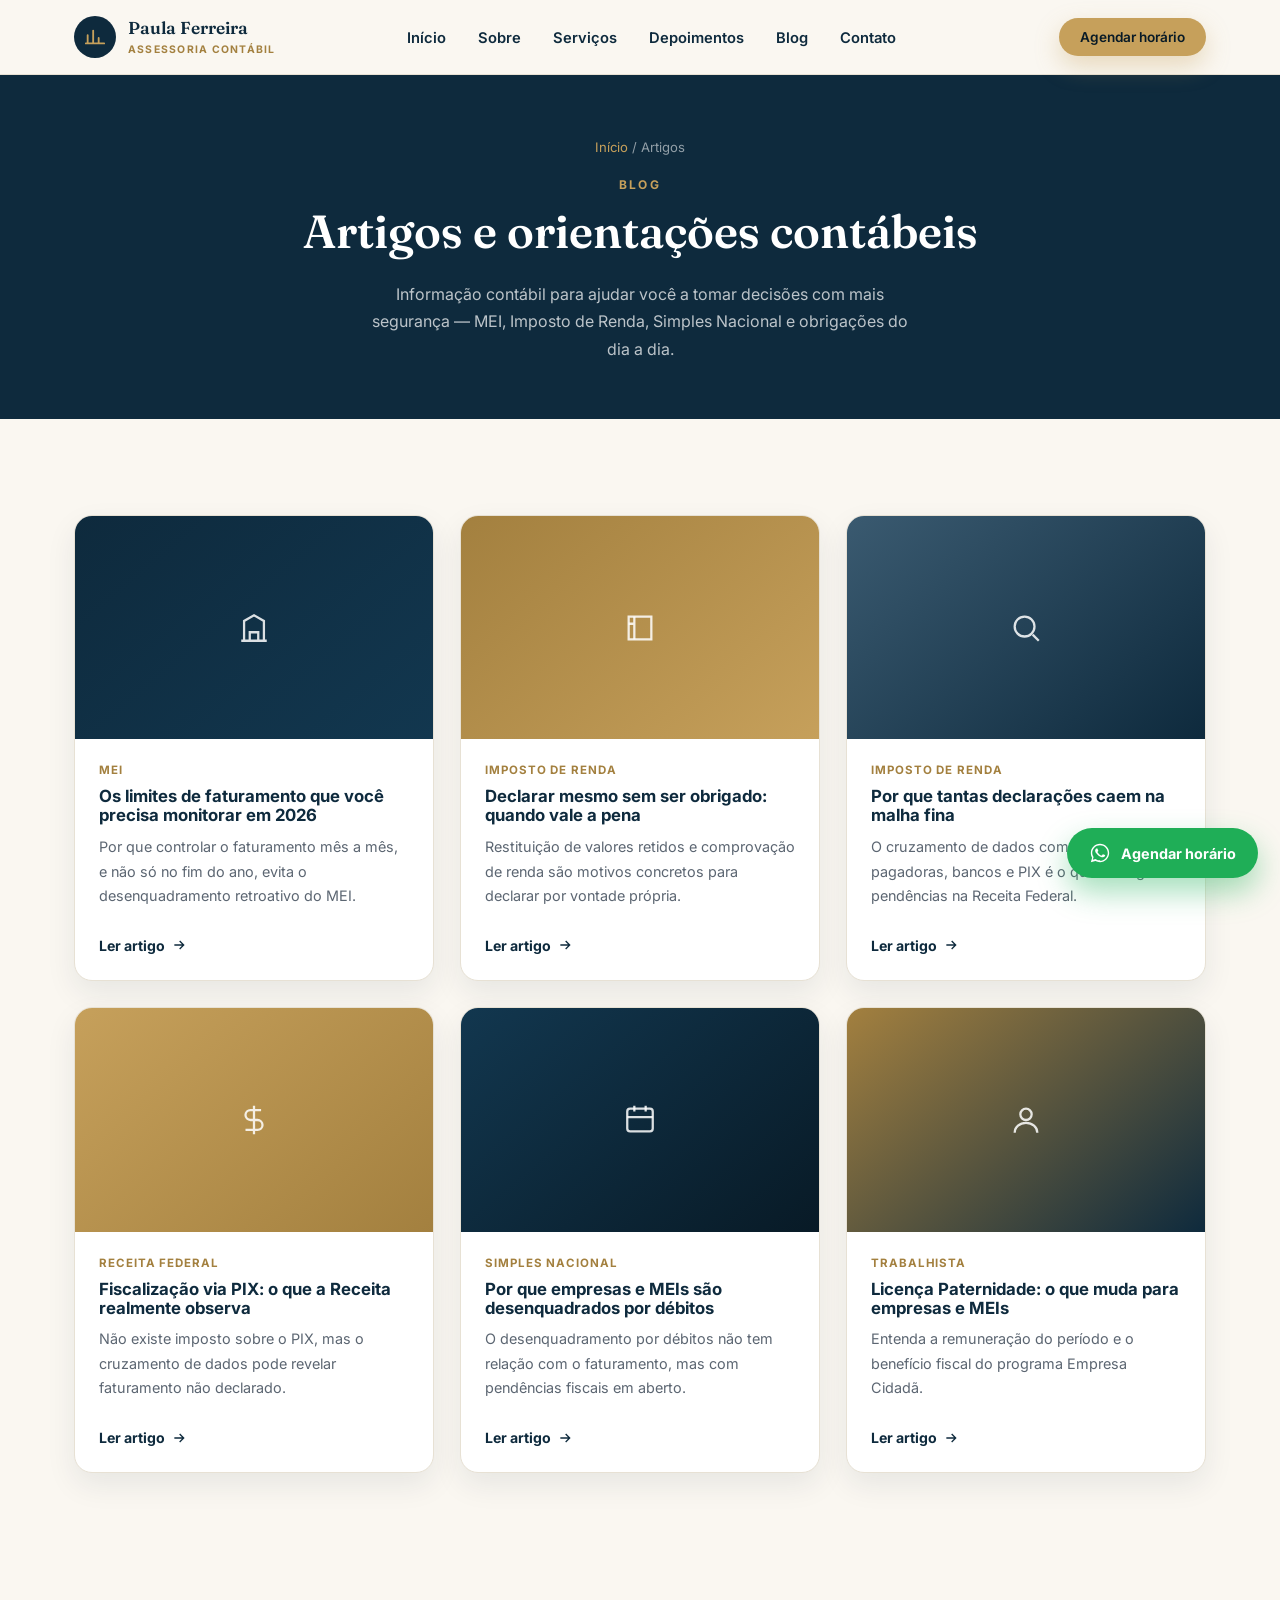
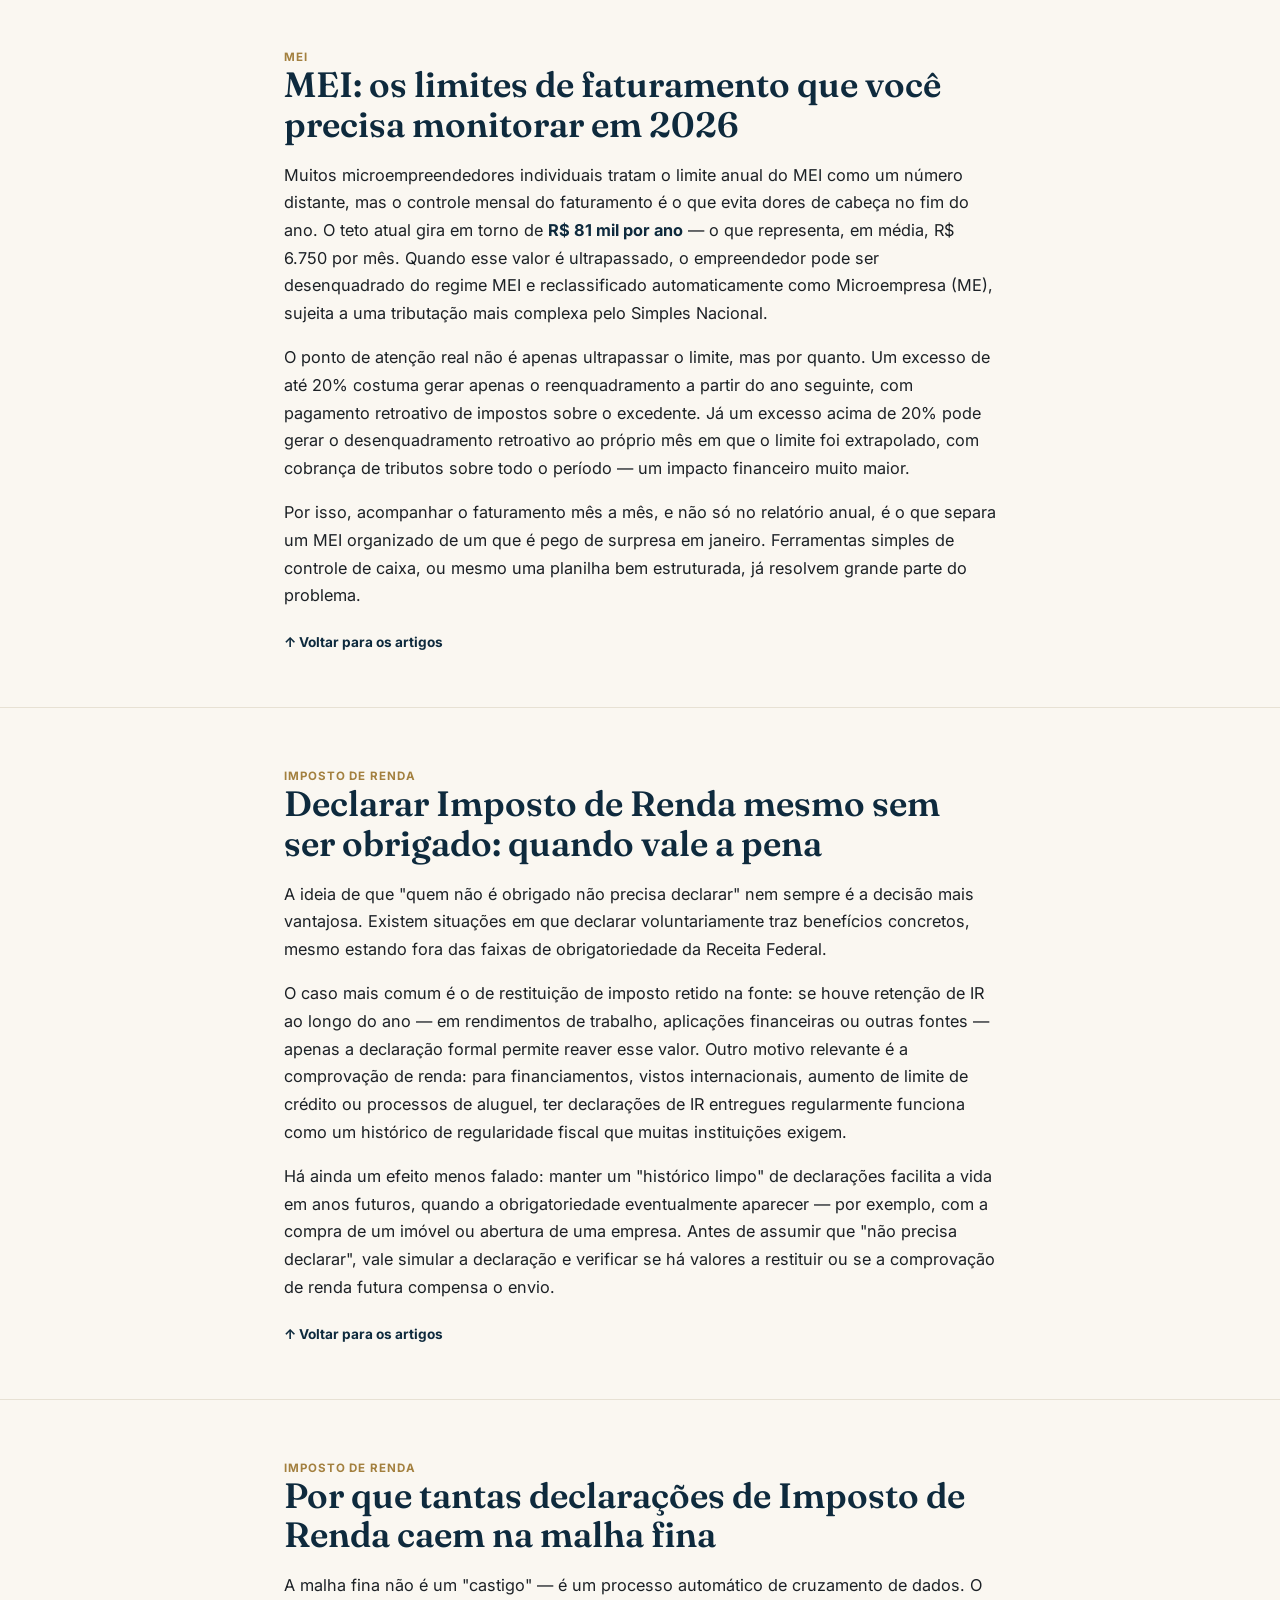
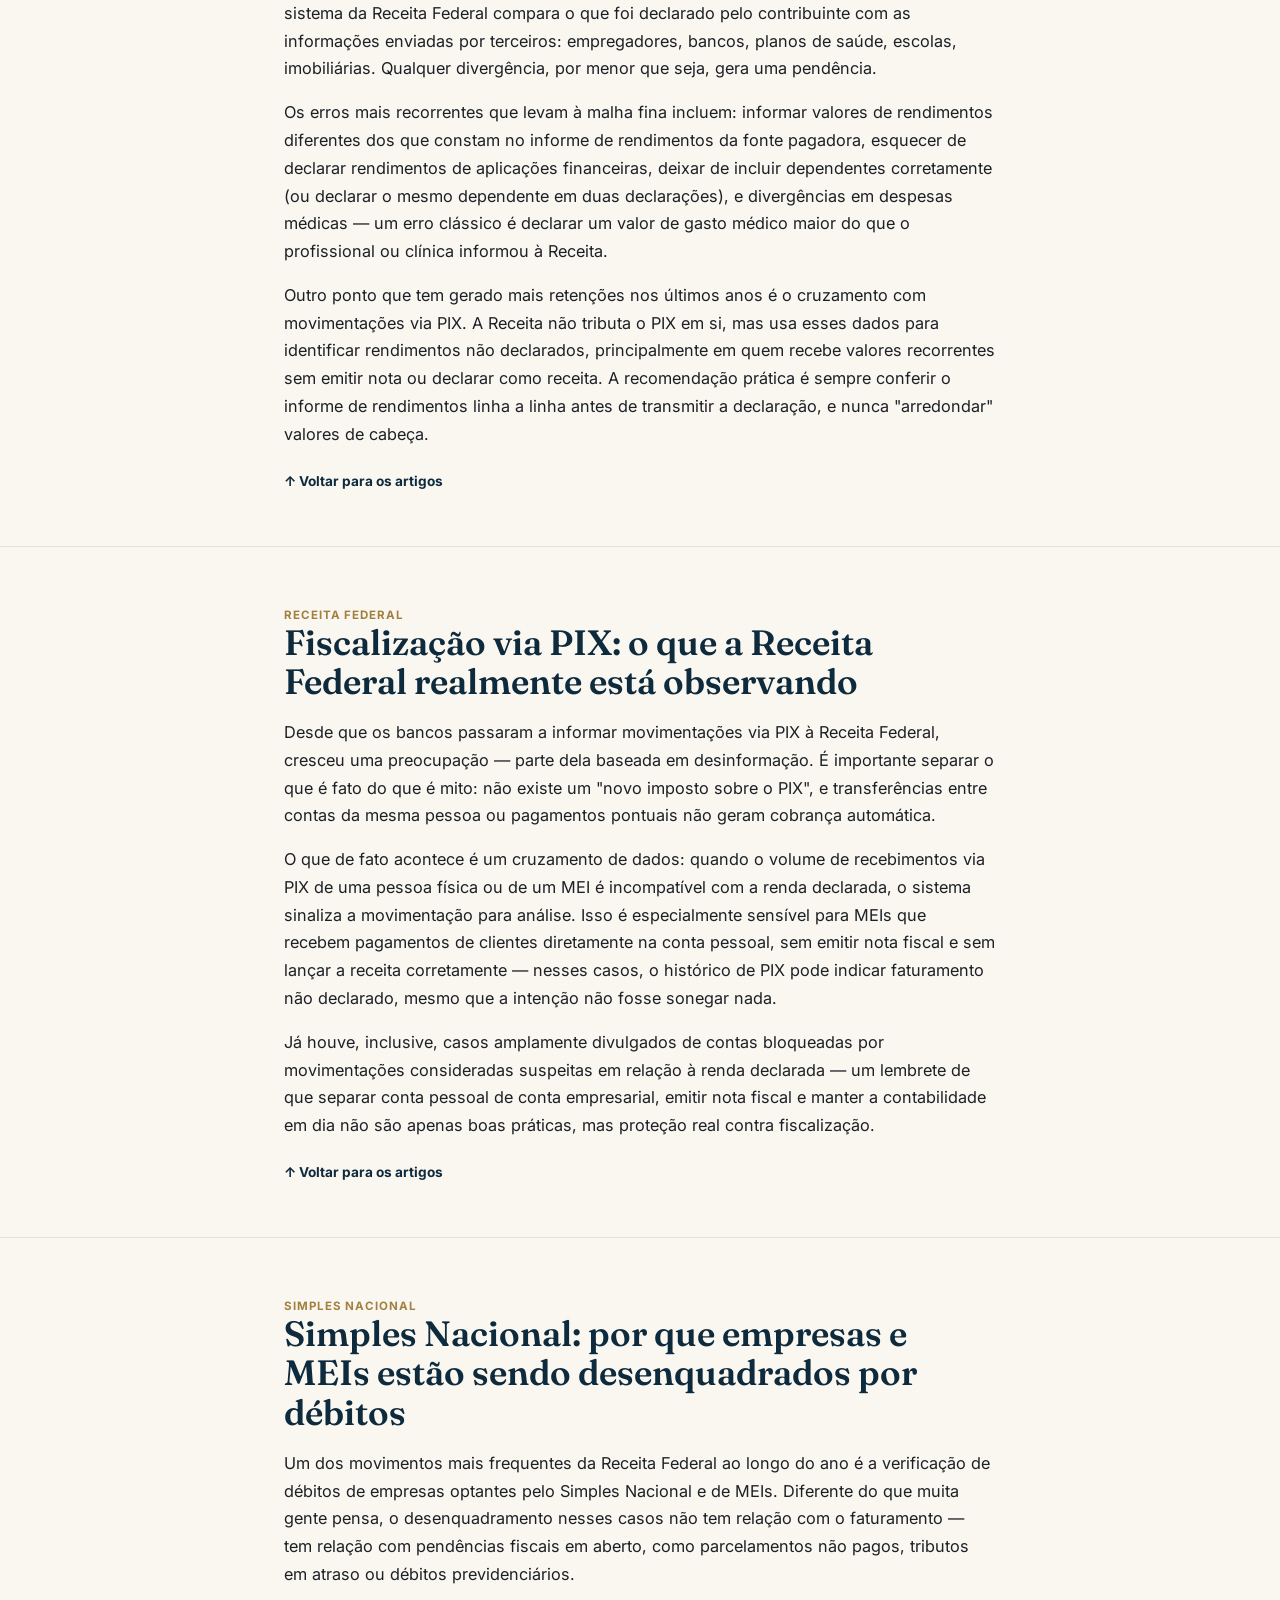
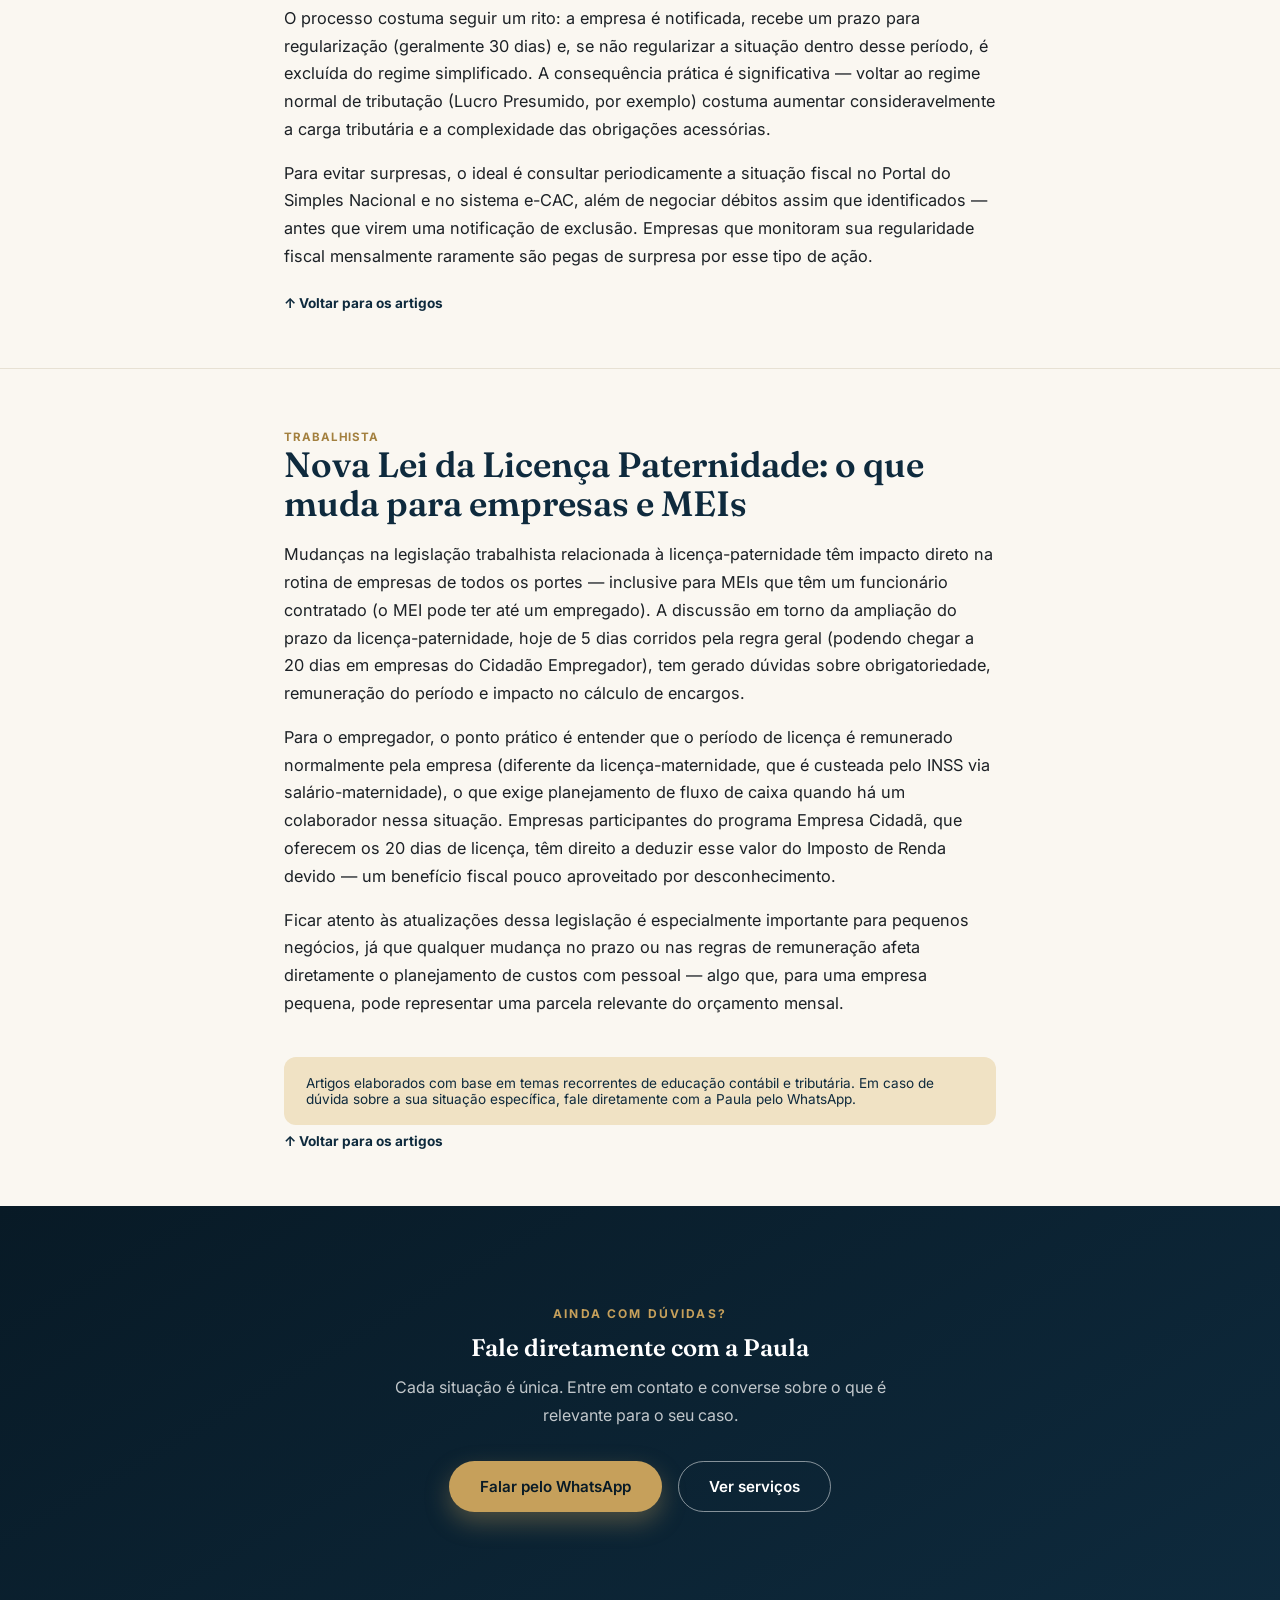
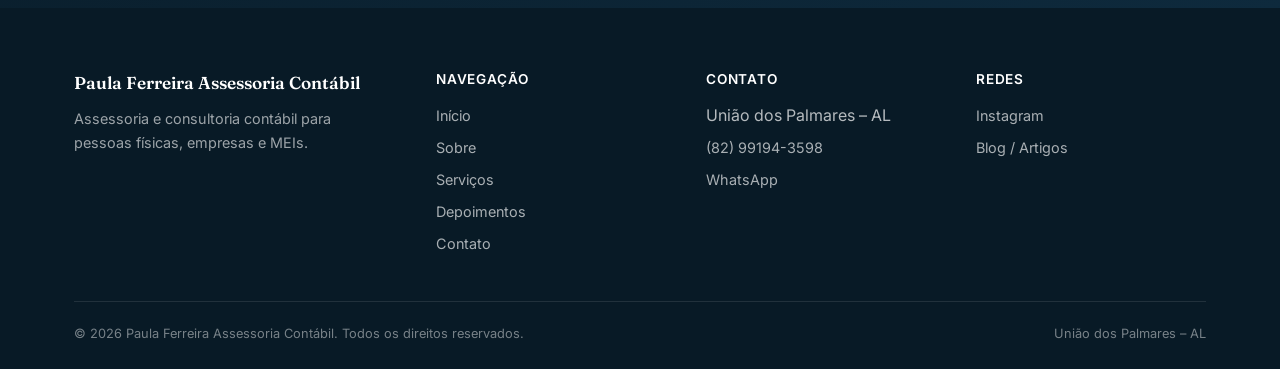
==== artigos.html @ 65ecd917 "Cria site institucional e página de artigos da Paula Ferreira Assessoria Contábil Site estático (HTM" ====
<!DOCTYPE html>
<html lang="pt-BR">
<head>
<meta charset="UTF-8">
<meta name="viewport" content="width=device-width, initial-scale=1.0">
<title>Artigos sobre Contabilidade, MEI e Imposto de Renda | Paula Ferreira Assessoria Contábil</title>
<meta name="description" content="Conteúdos sobre MEI, Imposto de Renda, Carnê-Leão, Simples Nacional e obrigações contábeis para pessoas físicas e empresas, por Paula Ferreira Assessoria Contábil – União dos Palmares, AL.">
<link rel="canonical" href="https://contadorapaulaferreira.com.br/artigos.html">
<link rel="preconnect" href="https://fonts.googleapis.com">
<link rel="preconnect" href="https://fonts.gstatic.com" crossorigin>
<link href="https://fonts.googleapis.com/css2?family=Fraunces:wght@500;600;700&family=Inter:wght@400;500;600;700;800&display=swap" rel="stylesheet">
<link rel="stylesheet" href="css/style.css">
</head>
<body>

<header class="site-header">
  <nav class="nav">
    <a href="index.html" class="brand">
      <span class="brand-mark">
        <svg viewBox="0 0 24 24" fill="none" stroke="#c6a05b" stroke-width="2" stroke-linecap="round"><path d="M4 19V10M10 19V5M16 19V13M22 19H2"/></svg>
      </span>
      <span class="brand-text">
        <span class="brand-name">Paula Ferreira</span><br>
        <span class="brand-sub">Assessoria Contábil</span>
      </span>
    </a>

    <button class="nav-toggle" aria-label="Abrir menu">
      <span></span><span></span><span></span>
    </button>

    <ul class="nav-links">
      <li><a href="index.html#inicio">Início</a></li>
      <li><a href="index.html#sobre">Sobre</a></li>
      <li><a href="index.html#servicos">Serviços</a></li>
      <li><a href="index.html#depoimentos">Depoimentos</a></li>
      <li><a href="artigos.html">Blog</a></li>
      <li><a href="index.html#contato">Contato</a></li>
      <li>
        <a href="https://wa.me/5582991943598?text=Ol%C3%A1%2C%20Paula!%20Vim%20pelo%20site%20e%20gostaria%20de%20agendar%20um%20atendimento." class="btn btn-gold btn-sm nav-mobile-cta">Agendar horário</a>
      </li>
    </ul>

    <div class="nav-cta">
      <a href="https://wa.me/5582991943598?text=Ol%C3%A1%2C%20Paula!%20Vim%20pelo%20site%20e%20gostaria%20de%20agendar%20um%20atendimento." class="btn btn-gold btn-sm">Agendar horário</a>
    </div>
  </nav>
</header>

<!-- HERO DA PÁGINA -->
<section class="page-hero">
  <div class="container">
    <div class="breadcrumb"><a href="index.html">Início</a> / Artigos</div>
    <span class="overline">Blog</span>
    <h1>Artigos e orientações contábeis</h1>
    <p>Informação contábil para ajudar você a tomar decisões com mais segurança — MEI, Imposto de Renda, Simples Nacional e obrigações do dia a dia.</p>
  </div>
</section>

<!-- GRID DE ARTIGOS -->
<section id="topo-artigos">
  <div class="container">
    <div class="articles-grid">

      <article class="article-card">
        <div class="thumb"><svg viewBox="0 0 24 24" fill="none" stroke="currentColor" stroke-width="1.6"><path d="M3 21h18M5 21V7l7-4 7 4v14M9 21v-6h6v6"/></svg></div>
        <div class="body">
          <span class="article-tag">MEI</span>
          <h3>Os limites de faturamento que você precisa monitorar em 2026</h3>
          <p>Por que controlar o faturamento mês a mês, e não só no fim do ano, evita o desenquadramento retroativo do MEI.</p>
          <a href="#artigo-1" class="read-link">Ler artigo <svg viewBox="0 0 24 24" fill="none" stroke="currentColor" stroke-width="2"><path d="M5 12h14M13 6l6 6-6 6"/></svg></a>
        </div>
      </article>

      <article class="article-card">
        <div class="thumb"><svg viewBox="0 0 24 24" fill="none" stroke="currentColor" stroke-width="1.6"><path d="M4 4h16v16H4z"/><path d="M8 4v16M4 9h4"/></svg></div>
        <div class="body">
          <span class="article-tag">Imposto de Renda</span>
          <h3>Declarar mesmo sem ser obrigado: quando vale a pena</h3>
          <p>Restituição de valores retidos e comprovação de renda são motivos concretos para declarar por vontade própria.</p>
          <a href="#artigo-2" class="read-link">Ler artigo <svg viewBox="0 0 24 24" fill="none" stroke="currentColor" stroke-width="2"><path d="M5 12h14M13 6l6 6-6 6"/></svg></a>
        </div>
      </article>

      <article class="article-card">
        <div class="thumb"><svg viewBox="0 0 24 24" fill="none" stroke="currentColor" stroke-width="1.6"><circle cx="11" cy="11" r="7"/><path d="M21 21l-4.3-4.3"/></svg></div>
        <div class="body">
          <span class="article-tag">Imposto de Renda</span>
          <h3>Por que tantas declarações caem na malha fina</h3>
          <p>O cruzamento de dados com fontes pagadoras, bancos e PIX é o que mais gera pendências na Receita Federal.</p>
          <a href="#artigo-3" class="read-link">Ler artigo <svg viewBox="0 0 24 24" fill="none" stroke="currentColor" stroke-width="2"><path d="M5 12h14M13 6l6 6-6 6"/></svg></a>
        </div>
      </article>

      <article class="article-card">
        <div class="thumb"><svg viewBox="0 0 24 24" fill="none" stroke="currentColor" stroke-width="1.6"><path d="M12 2v20M17 5H9.5a3.5 3.5 0 000 7h5a3.5 3.5 0 010 7H6"/></svg></div>
        <div class="body">
          <span class="article-tag">Receita Federal</span>
          <h3>Fiscalização via PIX: o que a Receita realmente observa</h3>
          <p>Não existe imposto sobre o PIX, mas o cruzamento de dados pode revelar faturamento não declarado.</p>
          <a href="#artigo-4" class="read-link">Ler artigo <svg viewBox="0 0 24 24" fill="none" stroke="currentColor" stroke-width="2"><path d="M5 12h14M13 6l6 6-6 6"/></svg></a>
        </div>
      </article>

      <article class="article-card">
        <div class="thumb"><svg viewBox="0 0 24 24" fill="none" stroke="currentColor" stroke-width="1.6"><rect x="3" y="4" width="18" height="16" rx="2"/><path d="M8 2v4M16 2v4M3 10h18"/></svg></div>
        <div class="body">
          <span class="article-tag">Simples Nacional</span>
          <h3>Por que empresas e MEIs são desenquadrados por débitos</h3>
          <p>O desenquadramento por débitos não tem relação com o faturamento, mas com pendências fiscais em aberto.</p>
          <a href="#artigo-5" class="read-link">Ler artigo <svg viewBox="0 0 24 24" fill="none" stroke="currentColor" stroke-width="2"><path d="M5 12h14M13 6l6 6-6 6"/></svg></a>
        </div>
      </article>

      <article class="article-card">
        <div class="thumb"><svg viewBox="0 0 24 24" fill="none" stroke="currentColor" stroke-width="1.6"><circle cx="12" cy="8" r="4"/><path d="M4 21c0-4 3.6-7 8-7s8 3 8 7"/></svg></div>
        <div class="body">
          <span class="article-tag">Trabalhista</span>
          <h3>Licença Paternidade: o que muda para empresas e MEIs</h3>
          <p>Entenda a remuneração do período e o benefício fiscal do programa Empresa Cidadã.</p>
          <a href="#artigo-6" class="read-link">Ler artigo <svg viewBox="0 0 24 24" fill="none" stroke="currentColor" stroke-width="2"><path d="M5 12h14M13 6l6 6-6 6"/></svg></a>
        </div>
      </article>

    </div>
  </div>
</section>

<!-- ARTIGOS COMPLETOS -->
<article class="article-full" id="artigo-1">
  <div class="container article-full-inner">
    <span class="article-tag">MEI</span>
    <h2>MEI: os limites de faturamento que você precisa monitorar em 2026</h2>
    <p>Muitos microempreendedores individuais tratam o limite anual do MEI como um número distante, mas o controle mensal do faturamento é o que evita dores de cabeça no fim do ano. O teto atual gira em torno de <strong>R$ 81 mil por ano</strong> — o que representa, em média, R$ 6.750 por mês. Quando esse valor é ultrapassado, o empreendedor pode ser desenquadrado do regime MEI e reclassificado automaticamente como Microempresa (ME), sujeita a uma tributação mais complexa pelo Simples Nacional.</p>
    <p>O ponto de atenção real não é apenas ultrapassar o limite, mas por quanto. Um excesso de até 20% costuma gerar apenas o reenquadramento a partir do ano seguinte, com pagamento retroativo de impostos sobre o excedente. Já um excesso acima de 20% pode gerar o desenquadramento retroativo ao próprio mês em que o limite foi extrapolado, com cobrança de tributos sobre todo o período — um impacto financeiro muito maior.</p>
    <p>Por isso, acompanhar o faturamento mês a mês, e não só no relatório anual, é o que separa um MEI organizado de um que é pego de surpresa em janeiro. Ferramentas simples de controle de caixa, ou mesmo uma planilha bem estruturada, já resolvem grande parte do problema.</p>
    <a href="#topo-artigos" class="back-top">↑ Voltar para os artigos</a>
  </div>
</article>

<article class="article-full" id="artigo-2">
  <div class="container article-full-inner">
    <span class="article-tag">Imposto de Renda</span>
    <h2>Declarar Imposto de Renda mesmo sem ser obrigado: quando vale a pena</h2>
    <p>A ideia de que "quem não é obrigado não precisa declarar" nem sempre é a decisão mais vantajosa. Existem situações em que declarar voluntariamente traz benefícios concretos, mesmo estando fora das faixas de obrigatoriedade da Receita Federal.</p>
    <p>O caso mais comum é o de restituição de imposto retido na fonte: se houve retenção de IR ao longo do ano — em rendimentos de trabalho, aplicações financeiras ou outras fontes — apenas a declaração formal permite reaver esse valor. Outro motivo relevante é a comprovação de renda: para financiamentos, vistos internacionais, aumento de limite de crédito ou processos de aluguel, ter declarações de IR entregues regularmente funciona como um histórico de regularidade fiscal que muitas instituições exigem.</p>
    <p>Há ainda um efeito menos falado: manter um "histórico limpo" de declarações facilita a vida em anos futuros, quando a obrigatoriedade eventualmente aparecer — por exemplo, com a compra de um imóvel ou abertura de uma empresa. Antes de assumir que "não precisa declarar", vale simular a declaração e verificar se há valores a restituir ou se a comprovação de renda futura compensa o envio.</p>
    <a href="#topo-artigos" class="back-top">↑ Voltar para os artigos</a>
  </div>
</article>

<article class="article-full" id="artigo-3">
  <div class="container article-full-inner">
    <span class="article-tag">Imposto de Renda</span>
    <h2>Por que tantas declarações de Imposto de Renda caem na malha fina</h2>
    <p>A malha fina não é um "castigo" — é um processo automático de cruzamento de dados. O sistema da Receita Federal compara o que foi declarado pelo contribuinte com as informações enviadas por terceiros: empregadores, bancos, planos de saúde, escolas, imobiliárias. Qualquer divergência, por menor que seja, gera uma pendência.</p>
    <p>Os erros mais recorrentes que levam à malha fina incluem: informar valores de rendimentos diferentes dos que constam no informe de rendimentos da fonte pagadora, esquecer de declarar rendimentos de aplicações financeiras, deixar de incluir dependentes corretamente (ou declarar o mesmo dependente em duas declarações), e divergências em despesas médicas — um erro clássico é declarar um valor de gasto médico maior do que o profissional ou clínica informou à Receita.</p>
    <p>Outro ponto que tem gerado mais retenções nos últimos anos é o cruzamento com movimentações via PIX. A Receita não tributa o PIX em si, mas usa esses dados para identificar rendimentos não declarados, principalmente em quem recebe valores recorrentes sem emitir nota ou declarar como receita. A recomendação prática é sempre conferir o informe de rendimentos linha a linha antes de transmitir a declaração, e nunca "arredondar" valores de cabeça.</p>
    <a href="#topo-artigos" class="back-top">↑ Voltar para os artigos</a>
  </div>
</article>

<article class="article-full" id="artigo-4">
  <div class="container article-full-inner">
    <span class="article-tag">Receita Federal</span>
    <h2>Fiscalização via PIX: o que a Receita Federal realmente está observando</h2>
    <p>Desde que os bancos passaram a informar movimentações via PIX à Receita Federal, cresceu uma preocupação — parte dela baseada em desinformação. É importante separar o que é fato do que é mito: não existe um "novo imposto sobre o PIX", e transferências entre contas da mesma pessoa ou pagamentos pontuais não geram cobrança automática.</p>
    <p>O que de fato acontece é um cruzamento de dados: quando o volume de recebimentos via PIX de uma pessoa física ou de um MEI é incompatível com a renda declarada, o sistema sinaliza a movimentação para análise. Isso é especialmente sensível para MEIs que recebem pagamentos de clientes diretamente na conta pessoal, sem emitir nota fiscal e sem lançar a receita corretamente — nesses casos, o histórico de PIX pode indicar faturamento não declarado, mesmo que a intenção não fosse sonegar nada.</p>
    <p>Já houve, inclusive, casos amplamente divulgados de contas bloqueadas por movimentações consideradas suspeitas em relação à renda declarada — um lembrete de que separar conta pessoal de conta empresarial, emitir nota fiscal e manter a contabilidade em dia não são apenas boas práticas, mas proteção real contra fiscalização.</p>
    <a href="#topo-artigos" class="back-top">↑ Voltar para os artigos</a>
  </div>
</article>

<article class="article-full" id="artigo-5">
  <div class="container article-full-inner">
    <span class="article-tag">Simples Nacional</span>
    <h2>Simples Nacional: por que empresas e MEIs estão sendo desenquadrados por débitos</h2>
    <p>Um dos movimentos mais frequentes da Receita Federal ao longo do ano é a verificação de débitos de empresas optantes pelo Simples Nacional e de MEIs. Diferente do que muita gente pensa, o desenquadramento nesses casos não tem relação com o faturamento — tem relação com pendências fiscais em aberto, como parcelamentos não pagos, tributos em atraso ou débitos previdenciários.</p>
    <p>O processo costuma seguir um rito: a empresa é notificada, recebe um prazo para regularização (geralmente 30 dias) e, se não regularizar a situação dentro desse período, é excluída do regime simplificado. A consequência prática é significativa — voltar ao regime normal de tributação (Lucro Presumido, por exemplo) costuma aumentar consideravelmente a carga tributária e a complexidade das obrigações acessórias.</p>
    <p>Para evitar surpresas, o ideal é consultar periodicamente a situação fiscal no Portal do Simples Nacional e no sistema e-CAC, além de negociar débitos assim que identificados — antes que virem uma notificação de exclusão. Empresas que monitoram sua regularidade fiscal mensalmente raramente são pegas de surpresa por esse tipo de ação.</p>
    <a href="#topo-artigos" class="back-top">↑ Voltar para os artigos</a>
  </div>
</article>

<article class="article-full" id="artigo-6">
  <div class="container article-full-inner">
    <span class="article-tag">Trabalhista</span>
    <h2>Nova Lei da Licença Paternidade: o que muda para empresas e MEIs</h2>
    <p>Mudanças na legislação trabalhista relacionada à licença-paternidade têm impacto direto na rotina de empresas de todos os portes — inclusive para MEIs que têm um funcionário contratado (o MEI pode ter até um empregado). A discussão em torno da ampliação do prazo da licença-paternidade, hoje de 5 dias corridos pela regra geral (podendo chegar a 20 dias em empresas do Cidadão Empregador), tem gerado dúvidas sobre obrigatoriedade, remuneração do período e impacto no cálculo de encargos.</p>
    <p>Para o empregador, o ponto prático é entender que o período de licença é remunerado normalmente pela empresa (diferente da licença-maternidade, que é custeada pelo INSS via salário-maternidade), o que exige planejamento de fluxo de caixa quando há um colaborador nessa situação. Empresas participantes do programa Empresa Cidadã, que oferecem os 20 dias de licença, têm direito a deduzir esse valor do Imposto de Renda devido — um benefício fiscal pouco aproveitado por desconhecimento.</p>
    <p>Ficar atento às atualizações dessa legislação é especialmente importante para pequenos negócios, já que qualquer mudança no prazo ou nas regras de remuneração afeta diretamente o planejamento de custos com pessoal — algo que, para uma empresa pequena, pode representar uma parcela relevante do orçamento mensal.</p>
    <div class="disclaimer-box">Artigos elaborados com base em temas recorrentes de educação contábil e tributária. Em caso de dúvida sobre a sua situação específica, fale diretamente com a Paula pelo WhatsApp.</div>
    <a href="#topo-artigos" class="back-top">↑ Voltar para os artigos</a>
  </div>
</article>

<!-- CTA FINAL -->
<section class="cta-final">
  <div class="container">
    <span class="overline" style="color:var(--gold);">Ainda com dúvidas?</span>
    <h2>Fale diretamente com a Paula</h2>
    <p>Cada situação é única. Entre em contato e converse sobre o que é relevante para o seu caso.</p>
    <div class="cta-actions">
      <a href="https://wa.me/5582991943598?text=Ol%C3%A1%2C%20Paula!%20Li%20um%20artigo%20no%20site%20e%20tenho%20uma%20d%C3%BAvida." class="btn btn-gold">Falar pelo WhatsApp</a>
      <a href="index.html#servicos" class="btn btn-outline-light">Ver serviços</a>
    </div>
  </div>
</section>

<footer class="site-footer">
  <div class="container">
    <div class="footer-grid">
      <div class="footer-brand">
        <span class="brand-name">Paula Ferreira Assessoria Contábil</span>
        <p>Assessoria e consultoria contábil para pessoas físicas, empresas e MEIs.</p>
      </div>
      <div class="footer-col">
        <h4>Navegação</h4>
        <ul>
          <li><a href="index.html#inicio">Início</a></li>
          <li><a href="index.html#sobre">Sobre</a></li>
          <li><a href="index.html#servicos">Serviços</a></li>
          <li><a href="index.html#depoimentos">Depoimentos</a></li>
          <li><a href="index.html#contato">Contato</a></li>
        </ul>
      </div>
      <div class="footer-col">
        <h4>Contato</h4>
        <ul>
          <li>União dos Palmares – AL</li>
          <li><a href="tel:+5582991943598">(82) 99194-3598</a></li>
          <li><a href="https://wa.me/5582991943598" target="_blank" rel="noopener">WhatsApp</a></li>
        </ul>
      </div>
      <div class="footer-col">
        <h4>Redes</h4>
        <ul>
          <li><a href="https://instagram.com/contadorapaulaferreira" target="_blank" rel="noopener">Instagram</a></li>
          <li><a href="artigos.html">Blog / Artigos</a></li>
        </ul>
      </div>
    </div>
    <div class="footer-bottom">
      <span>&copy; <span id="year"></span> Paula Ferreira Assessoria Contábil. Todos os direitos reservados.</span>
      <span>União dos Palmares – AL</span>
    </div>
  </div>
</footer>

<a href="https://wa.me/5582991943598?text=Ol%C3%A1%2C%20Paula!%20Vim%20pelo%20site%20e%20gostaria%20de%20agendar%20um%20atendimento." class="wa-float" target="_blank" rel="noopener">
  <svg viewBox="0 0 24 24" fill="currentColor"><path d="M17.5 14.4c-.3-.1-1.7-.9-2-1-.3-.1-.5-.1-.6.1-.2.3-.7 1-.9 1.2-.2.2-.3.2-.6.1-.3-.1-1.3-.5-2.4-1.5-.9-.8-1.5-1.8-1.7-2.1-.2-.3 0-.5.1-.6.1-.1.3-.3.4-.5.1-.1.2-.3.3-.4.1-.2 0-.4 0-.5C10 9 9.6 8 9.4 7.5c-.2-.5-.4-.4-.6-.4h-.5c-.2 0-.5.1-.7.3-.2.3-.9.9-.9 2.1s1 2.5 1.1 2.6c.1.2 1.9 2.9 4.6 4 .6.3 1.1.4 1.5.5.6.2 1.2.2 1.6.1.5-.1 1.7-.7 1.9-1.3.2-.6.2-1.1.2-1.2-.1-.2-.3-.2-.6-.3z"/><path d="M12 2C6.5 2 2 6.5 2 12c0 1.8.5 3.6 1.4 5.1L2 22l5-1.3c1.5.8 3.2 1.3 5 1.3 5.5 0 10-4.5 10-10S17.5 2 12 2zm0 18c-1.6 0-3.2-.4-4.5-1.3l-.3-.2-3 .8.8-2.9-.2-.3C4 14.8 3.5 13.4 3.5 12c0-4.7 3.8-8.5 8.5-8.5s8.5 3.8 8.5 8.5-3.8 8.5-8.5 8.5z"/></svg>
  <span>Agendar horário</span>
</a>

<script src="js/main.js"></script>
</body>
</html>
---- css/style.css ----
/* =========================================================
   Paula Ferreira Assessoria Contábil — Stylesheet
   ========================================================= */

:root{
  --navy: #0e2a3d;
  --navy-dark: #081a26;
  --navy-soft: #12374f;
  --gold: #c6a05b;
  --gold-dark: #a3803f;
  --gold-light: #f0e2c4;
  --cream: #faf7f1;
  --white: #ffffff;
  --ink: #1c2126;
  --muted: #5c6672;
  --line: #e7e1d4;
  --shadow: 0 12px 30px rgba(14, 42, 61, 0.08);
  --radius: 18px;
  --radius-sm: 12px;
  --maxw: 1180px;
}

*, *::before, *::after{ box-sizing: border-box; }
html{ scroll-behavior: smooth; }
body{
  margin:0;
  font-family: 'Inter', -apple-system, BlinkMacSystemFont, 'Segoe UI', sans-serif;
  color: var(--ink);
  background: var(--cream);
  -webkit-font-smoothing: antialiased;
  overflow-x: hidden;
}
img{ max-width:100%; display:block; }
a{ color: inherit; text-decoration: none; }
ul{ list-style:none; margin:0; padding:0; }
h1,h2,h3,h4{
  font-family: 'Fraunces', Georgia, serif;
  color: var(--navy);
  margin: 0 0 .5em;
  line-height: 1.12;
  font-weight: 600;
}
p{ margin:0 0 1em; color: var(--muted); line-height:1.7; }
.container{ max-width: var(--maxw); margin:0 auto; padding: 0 24px; }
section{ padding: 96px 0; }
.section-inner{ position:relative; }

.overline{
  display:inline-block;
  font-size: .75rem;
  font-weight: 700;
  letter-spacing: .18em;
  text-transform: uppercase;
  color: var(--gold-dark);
  margin-bottom: 14px;
}
.section-head{ margin-bottom: 56px; max-width: 640px; }
.section-head.center{ margin-left:auto; margin-right:auto; text-align:center; }
.section-title{ font-size: clamp(2rem, 3.4vw, 2.75rem); }
.section-title .accent{ color: var(--gold-dark); font-style: italic; }
.rule-top{
  border:0; border-top: 3px solid var(--navy);
  width: 64px; margin: 0 0 28px;
}
.section-head.center .rule-top{ margin-left:auto; margin-right:auto; }

/* ---------- Buttons ---------- */
.btn{
  display:inline-flex; align-items:center; gap:10px;
  padding: 15px 30px;
  border-radius: 999px;
  font-weight: 600;
  font-size: .95rem;
  font-family:'Inter',sans-serif;
  border: 1.5px solid transparent;
  cursor:pointer;
  transition: transform .18s ease, box-shadow .18s ease, background .18s ease, color .18s ease;
  white-space: nowrap;
}
.btn:hover{ transform: translateY(-2px); }
.btn-primary{ background: var(--navy); color: var(--white); box-shadow: 0 10px 24px rgba(14,42,61,.22); }
.btn-primary:hover{ background: var(--navy-dark); }
.btn-gold{ background: var(--gold); color: var(--navy-dark); box-shadow: 0 10px 24px rgba(198,160,91,.35); }
.btn-gold:hover{ background: var(--gold-dark); color: var(--white); }
.btn-outline{ background: transparent; border-color: var(--navy); color: var(--navy); }
.btn-outline:hover{ background: var(--navy); color: var(--white); }
.btn-outline-light{ background: transparent; border-color: rgba(255,255,255,.5); color: var(--white); }
.btn-outline-light:hover{ background: rgba(255,255,255,.12); border-color:#fff; }
.btn-sm{ padding: 10px 20px; font-size: .85rem; }
.btn svg{ width:18px; height:18px; flex-shrink:0; }

/* ---------- Header ---------- */
.site-header{
  position: sticky; top:0; z-index: 500;
  background: var(--cream);
  border-bottom: 1px solid var(--line);
}
.nav{
  display:flex; align-items:center; justify-content:space-between;
  padding: 16px 24px;
  max-width: var(--maxw); margin:0 auto;
}
.brand{ display:flex; align-items:center; gap:12px; }
.brand-mark{
  width:42px; height:42px; border-radius:50%;
  background: var(--navy);
  display:flex; align-items:center; justify-content:center;
  flex-shrink:0;
}
.brand-mark svg{ width:22px; height:22px; }
.brand-text{ line-height:1.15; }
.brand-name{ font-family:'Fraunces',serif; font-weight:600; font-size:1.08rem; color:var(--navy); }
.brand-sub{ font-size:.65rem; letter-spacing:.12em; text-transform:uppercase; color: var(--gold-dark); font-weight:700; }

.nav-links{ display:flex; align-items:center; gap:32px; }
.nav-links a{
  font-size:.92rem; font-weight:600; color: var(--navy);
  position:relative; padding: 4px 0;
}
.nav-links a::after{
  content:''; position:absolute; left:0; bottom:-2px; width:0; height:2px;
  background: var(--gold); transition: width .2s ease;
}
.nav-links a:hover::after{ width:100%; }
.nav-cta{ display:flex; align-items:center; gap:14px; }
.nav-links .nav-mobile-cta{ display:none; }
.nav-toggle{
  display:none; background:none; border:none; cursor:pointer; padding:6px;
}
.nav-toggle span{ display:block; width:24px; height:2px; background:var(--navy); margin:5px 0; transition: all .25s ease; }

/* ---------- Hero ---------- */
.hero{
  padding: 72px 0 100px;
  background:
    radial-gradient(1100px 480px at 85% -10%, rgba(198,160,91,.16), transparent 60%),
    var(--cream);
  position:relative;
  overflow:hidden;
}
.hero-grid{
  display:grid; grid-template-columns: 1.05fr .95fr; gap: 56px; align-items:center;
}
.hero-badge{
  display:inline-flex; align-items:center; gap:8px;
  background: var(--white); border:1px solid var(--line);
  padding: 8px 16px; border-radius: 999px;
  font-size:.82rem; font-weight:600; color: var(--navy);
  margin-bottom: 24px; box-shadow: var(--shadow);
}
.hero-badge .stars{ color: var(--gold-dark); letter-spacing:1px; }
.hero h1{
  font-size: clamp(2.3rem, 4.4vw, 3.4rem);
  letter-spacing: -.01em;
}
.hero h1 em{ font-style:italic; color: var(--gold-dark); }
.hero-sub{ font-size: 1.1rem; max-width: 500px; margin-bottom: 32px; }
.hero-actions{ display:flex; gap:16px; flex-wrap:wrap; }
.hero-media{ position:relative; }
.hero-photo-frame{
  position:relative; border-radius: 28px; overflow:hidden;
  aspect-ratio: 4/5; background: linear-gradient(150deg, var(--navy), var(--navy-soft));
  box-shadow: 0 30px 60px -20px rgba(8,26,38,.45);
}
.hero-photo-frame img{ width:100%; height:100%; object-fit:cover; }
[data-photo]{ position:relative; }
[data-photo] .img-fallback{ display:none; position:absolute; inset:0; }
[data-photo].is-fallback img{ display:none; }
[data-photo].is-fallback .img-fallback{ display:flex; }
.img-fallback{
  width:100%; height:100%; flex-direction:column; align-items:center; justify-content:center;
  gap:10px; color: rgba(255,255,255,.75); text-align:center; padding:20px;
}
.img-fallback svg{ width:44px; height:44px; opacity:.8; }
.img-fallback span{ font-size:.78rem; letter-spacing:.04em; }
.hero-float-card{
  position:absolute; left:-24px; bottom: 32px;
  background: var(--white); border-radius: var(--radius-sm);
  padding: 16px 20px; box-shadow: var(--shadow);
  display:flex; align-items:center; gap:12px;
  border: 1px solid var(--line);
}
.hero-float-card .icon{
  width:40px; height:40px; border-radius:50%; background: var(--gold-light);
  display:flex; align-items:center; justify-content:center; flex-shrink:0;
}
.hero-float-card .icon svg{ width:20px; height:20px; color: var(--gold-dark); }
.hero-float-card strong{ display:block; font-size:.95rem; color:var(--navy); }
.hero-float-card span{ font-size:.78rem; color: var(--muted); }

/* ---------- About ---------- */
.about{ background: var(--white); }
.about-grid{ display:grid; grid-template-columns: .85fr 1.15fr; gap: 64px; align-items:center; }
.about-photo{
  position:relative; border-radius: var(--radius); overflow:hidden;
  aspect-ratio: 3/4; background: linear-gradient(150deg,#e9e2d0,#f4efe3);
  box-shadow: var(--shadow);
}
.about-photo img{ width:100%; height:100%; object-fit:cover; }
.about-photo .img-fallback{ color: var(--gold-dark); }
.about-list{ margin-top: 28px; display:flex; flex-direction:column; gap:16px; }
.about-list li{ display:flex; gap:14px; align-items:flex-start; color: var(--ink); font-weight:500; }
.about-list svg{ width:22px; height:22px; color: var(--gold-dark); flex-shrink:0; margin-top:2px; }

/* ---------- Services ---------- */
.services{ background: var(--cream); }
.service-tabs{ display:flex; gap:12px; margin-bottom: 40px; flex-wrap:wrap; }
.tab-btn{
  padding: 11px 22px; border-radius: 999px; border:1.5px solid var(--line);
  background: var(--white); color: var(--navy); font-weight:600; font-size:.9rem;
  cursor:pointer; transition: all .2s ease;
}
.tab-btn.active, .tab-btn:hover{ background: var(--navy); color:var(--white); border-color: var(--navy); }
.service-panel{ display:none; }
.service-panel.active{ display:block; animation: fadeUp .35s ease; }
@keyframes fadeUp{ from{opacity:0; transform: translateY(8px);} to{opacity:1; transform:none;} }
.service-grid{ display:grid; grid-template-columns: repeat(3, 1fr); gap: 22px; }
.service-card{
  background: var(--white); border:1px solid var(--line); border-radius: var(--radius);
  padding: 28px 26px; transition: transform .25s ease, box-shadow .25s ease, border-color .25s ease;
}
.service-card:hover{ transform: translateY(-4px); box-shadow: var(--shadow); border-color: transparent; }
.service-card .icon{
  width:46px; height:46px; border-radius: 14px; background: var(--gold-light);
  display:flex; align-items:center; justify-content:center; margin-bottom:18px;
}
.service-card .icon svg{ width:22px; height:22px; color: var(--gold-dark); }
.service-card h3{ font-family:'Inter',sans-serif; font-size:1.05rem; font-weight:700; margin-bottom:8px; }
.service-card p{ font-size:.92rem; margin:0; }

/* ---------- Differentials ---------- */
.diff{ background: var(--navy); color: var(--white); }
.diff .section-head p, .diff .overline{ color: rgba(255,255,255,.7); }
.diff h2{ color: var(--white); }
.diff-grid{ display:grid; grid-template-columns: repeat(4,1fr); gap: 24px; }
.diff-card{
  background: rgba(255,255,255,.05); border:1px solid rgba(255,255,255,.12);
  border-radius: var(--radius); padding: 30px 24px;
  transition: background .25s ease, transform .25s ease;
}
.diff-card:hover{ background: rgba(255,255,255,.09); transform: translateY(-4px); }
.diff-card .num{ font-family:'Fraunces',serif; font-size:1.6rem; color: var(--gold); margin-bottom:14px; }
.diff-card h3{ color:#fff; font-family:'Inter',sans-serif; font-size:1.02rem; font-weight:700; margin-bottom:8px; }
.diff-card p{ color: rgba(255,255,255,.68); font-size:.9rem; margin:0; }

/* ---------- Testimonials ---------- */
.testimonials{ background: var(--cream); border-top: 3px solid var(--navy); }
.rating-row{
  display:flex; align-items:center; gap:18px; margin-bottom: 44px; flex-wrap:wrap;
}
.rating-badge{
  display:flex; align-items:center; gap:14px; background:var(--white);
  border:1px solid var(--line); border-radius: var(--radius-sm); padding: 14px 22px;
  box-shadow: var(--shadow);
}
.rating-badge .stars{ color: var(--gold-dark); font-size:1.2rem; letter-spacing:2px; }
.rating-badge strong{ font-size:1.3rem; color: var(--navy); }
.rating-badge span{ display:block; font-size:.78rem; color: var(--muted); }
.testi-grid{ display:grid; grid-template-columns: repeat(3, 1fr); gap: 24px; }
.testi-card{
  background: var(--white); border:1px solid var(--line); border-radius: var(--radius);
  padding: 30px 28px; box-shadow: var(--shadow); display:flex; flex-direction:column;
}
.testi-card .quote-mark{ color: var(--gold); font-family:'Fraunces',serif; font-size:2.4rem; line-height:1; margin-bottom:10px; }
.testi-card p{ color: var(--ink); font-size:.96rem; flex:1; }
.testi-card .divider{ border:0; border-top:1px solid var(--line); margin: 18px 0 12px; }
.testi-card .author{ font-weight:700; color: var(--navy); font-size:.92rem; }
.testi-card .meta{ font-size:.78rem; color: var(--muted); }

/* ---------- Instagram ---------- */
.instagram{ background: var(--white); }
.insta-head{ display:flex; justify-content:space-between; align-items:flex-end; gap:24px; flex-wrap:wrap; margin-bottom: 40px; }
.insta-grid{ display:grid; grid-template-columns: repeat(4,1fr); gap:16px; }
.insta-tile{
  aspect-ratio: 1/1; border-radius: var(--radius-sm); overflow:hidden; position:relative;
  background: linear-gradient(140deg, var(--navy), #3a5a70);
  display:flex; align-items:center; justify-content:center;
  transition: transform .25s ease;
}
.insta-tile:hover{ transform: scale(1.03); }
.insta-tile:nth-child(2){ background: linear-gradient(140deg, var(--gold-dark), var(--gold)); }
.insta-tile:nth-child(3){ background: linear-gradient(140deg, #3a5a70, var(--navy)); }
.insta-tile:nth-child(4){ background: linear-gradient(140deg, var(--gold), var(--gold-dark)); }
.insta-tile svg{ width:30px; height:30px; color: rgba(255,255,255,.85); }

/* ---------- Location ---------- */
.location{ background: var(--cream); }
.loc-grid{ display:grid; grid-template-columns: 1fr 1fr; gap: 48px; align-items:stretch; }
.loc-info{ display:flex; flex-direction:column; justify-content:center; }
.loc-list{ display:flex; flex-direction:column; gap:18px; margin: 24px 0 32px; }
.loc-list li{ display:flex; gap:14px; align-items:flex-start; }
.loc-list svg{ width:22px; height:22px; color: var(--gold-dark); flex-shrink:0; margin-top:2px; }
.loc-list strong{ display:block; color: var(--navy); font-size:.95rem; }
.loc-list span{ font-size:.9rem; color: var(--muted); }
.loc-media{ display:flex; flex-direction:column; gap:16px; }
.loc-photo{
  border-radius: var(--radius); overflow:hidden; aspect-ratio: 16/10;
  background: linear-gradient(150deg,#dcd4bd,#efe9dc); box-shadow: var(--shadow);
}
.loc-photo img{ width:100%; height:100%; object-fit:cover; }
.map-frame{ border-radius: var(--radius); overflow:hidden; box-shadow: var(--shadow); border:1px solid var(--line); flex:1; min-height:220px; }
.map-frame iframe{ width:100%; height:100%; min-height:220px; border:0; display:block; }

/* ---------- CTA final ---------- */
.cta-final{
  background: linear-gradient(150deg, var(--navy-dark), var(--navy));
  color: var(--white); text-align:center;
}
.cta-final h2{ color: var(--white); }
.cta-final p{ color: rgba(255,255,255,.75); max-width: 520px; margin: 0 auto 32px; }
.cta-actions{ display:flex; justify-content:center; gap:16px; flex-wrap:wrap; }

/* ---------- Footer ---------- */
.site-footer{ background: var(--navy-dark); color: rgba(255,255,255,.7); padding: 64px 0 28px; }
.footer-grid{ display:grid; grid-template-columns: 1.4fr 1fr 1fr 1fr; gap: 40px; margin-bottom: 48px; }
.footer-brand .brand-name{ color: var(--white); }
.footer-brand p{ color: rgba(255,255,255,.6); margin-top:14px; font-size:.9rem; max-width:280px; }
.footer-col h4{ color: var(--white); font-family:'Inter',sans-serif; font-size:.85rem; letter-spacing:.06em; text-transform:uppercase; margin-bottom:18px; }
.footer-col ul{ display:flex; flex-direction:column; gap:12px; }
.footer-col a{ font-size:.9rem; color: rgba(255,255,255,.65); transition: color .2s ease; }
.footer-col a:hover{ color: var(--gold); }
.footer-bottom{
  border-top:1px solid rgba(255,255,255,.1); padding-top:24px;
  display:flex; justify-content:space-between; flex-wrap:wrap; gap:12px;
  font-size:.8rem; color: rgba(255,255,255,.45);
}

/* ---------- Floating WhatsApp ---------- */
.wa-float{
  position: fixed; right: 22px; bottom: 22px; z-index: 600;
  display:flex; align-items:center; gap:10px;
  background: #1fae57; color:#fff; padding: 14px 22px; border-radius: 999px;
  box-shadow: 0 14px 30px rgba(31,174,87,.4);
  font-weight:700; font-size:.9rem;
  animation: pulse 2.6s ease-in-out infinite;
}
.wa-float svg{ width:22px; height:22px; }
@keyframes pulse{
  0%,100%{ box-shadow: 0 14px 30px rgba(31,174,87,.4); }
  50%{ box-shadow: 0 14px 30px rgba(31,174,87,.65), 0 0 0 8px rgba(31,174,87,.12); }
}

/* ---------- Articles page ---------- */
.page-hero{
  padding: 64px 0 56px; background: var(--navy); color:#fff; text-align:center;
}
.page-hero .overline{ color: var(--gold); }
.page-hero h1{ color:#fff; font-size: clamp(2.1rem, 4vw, 2.9rem); }
.page-hero p{ color: rgba(255,255,255,.72); max-width: 560px; margin: 0 auto; }
.breadcrumb{ font-size:.82rem; color: rgba(255,255,255,.55); margin-bottom:18px; }
.breadcrumb a{ color: var(--gold); }

.articles-grid{
  display:grid; grid-template-columns: repeat(3, 1fr); gap: 26px; margin-bottom: 20px;
}
.article-card{
  background: var(--white); border:1px solid var(--line); border-radius: var(--radius);
  overflow:hidden; box-shadow: var(--shadow); display:flex; flex-direction:column;
  transition: transform .25s ease;
}
.article-card:hover{ transform: translateY(-4px); }
.article-card .thumb{
  aspect-ratio: 16/10; display:flex; align-items:center; justify-content:center;
  background: linear-gradient(140deg, var(--navy), var(--navy-soft));
}
.article-card:nth-child(2) .thumb{ background: linear-gradient(140deg, var(--gold-dark), var(--gold)); }
.article-card:nth-child(3) .thumb{ background: linear-gradient(140deg, #3a5a70, var(--navy)); }
.article-card:nth-child(4) .thumb{ background: linear-gradient(140deg, var(--gold), var(--gold-dark)); }
.article-card:nth-child(5) .thumb{ background: linear-gradient(140deg, var(--navy-soft), var(--navy-dark)); }
.article-card:nth-child(6) .thumb{ background: linear-gradient(140deg, var(--gold-dark), var(--navy)); }
.article-card .thumb svg{ width:34px; height:34px; color: rgba(255,255,255,.85); }
.article-card .body{ padding: 24px 24px 26px; display:flex; flex-direction:column; flex:1; }
.article-tag{ font-size:.72rem; font-weight:700; letter-spacing:.08em; text-transform:uppercase; color: var(--gold-dark); margin-bottom:10px; }
.article-card h3{ font-family:'Inter',sans-serif; font-size:1.05rem; font-weight:700; margin-bottom:10px; }
.article-card p{ font-size:.9rem; flex:1; }
.article-card .read-link{ margin-top:14px; font-weight:700; font-size:.88rem; color: var(--navy); display:inline-flex; align-items:center; gap:6px; }
.article-card .read-link svg{ width:16px; height:16px; }

.article-full{ padding: 56px 0; border-top: 1px solid var(--line); }
.article-full:first-of-type{ border-top: none; }
.article-full-inner{ max-width: 760px; margin:0 auto; }
.article-full .article-tag{ margin-bottom: 14px; }
.article-full h2{ font-size: clamp(1.7rem, 3vw, 2.2rem); }
.article-full p{ color: var(--ink); font-size: 1.02rem; }
.article-full p strong{ color: var(--navy); }
.back-top{ display:inline-flex; gap:6px; align-items:center; font-size:.85rem; font-weight:700; color: var(--navy); margin-top: 8px; }

.disclaimer-box{
  background: var(--gold-light); border-radius: var(--radius-sm);
  padding: 18px 22px; font-size:.85rem; color: var(--navy); margin: 40px 0 0;
}

/* ---------- Responsive ---------- */
@media (max-width: 980px){
  .hero-grid, .about-grid, .loc-grid{ grid-template-columns: 1fr; }
  .hero-media{ order:-1; max-width: 380px; margin: 0 auto; }
  .service-grid{ grid-template-columns: repeat(2,1fr); }
  .diff-grid{ grid-template-columns: repeat(2,1fr); }
  .testi-grid{ grid-template-columns: repeat(2,1fr); }
  .insta-grid{ grid-template-columns: repeat(2,1fr); }
  .footer-grid{ grid-template-columns: 1fr 1fr; }
  .articles-grid{ grid-template-columns: repeat(2,1fr); }
}
@media (max-width: 720px){
  .nav-links{
    position:fixed; top:73px; left:0; right:0; bottom:0;
    background: var(--cream); flex-direction:column; align-items:flex-start;
    padding: 32px 24px; gap: 22px; transform: translateX(100%);
    transition: transform .3s ease; overflow-y:auto;
  }
  .nav-links.open{ transform: translateX(0); }
  .nav-cta{ display:none; }
  .nav-links .nav-mobile-cta{ display:inline-flex; margin-top:10px; }
  .nav-toggle{ display:block; }
  section{ padding: 64px 0; }
  .service-grid, .diff-grid, .testi-grid, .insta-grid, .articles-grid{ grid-template-columns: 1fr; }
  .footer-grid{ grid-template-columns: 1fr; gap:32px; }
  .rating-row{ flex-direction:column; align-items:flex-start; }
  .hero-float-card{ left: 12px; }
  .wa-float span{ display:none; }
  .wa-float{ padding: 14px; }
}
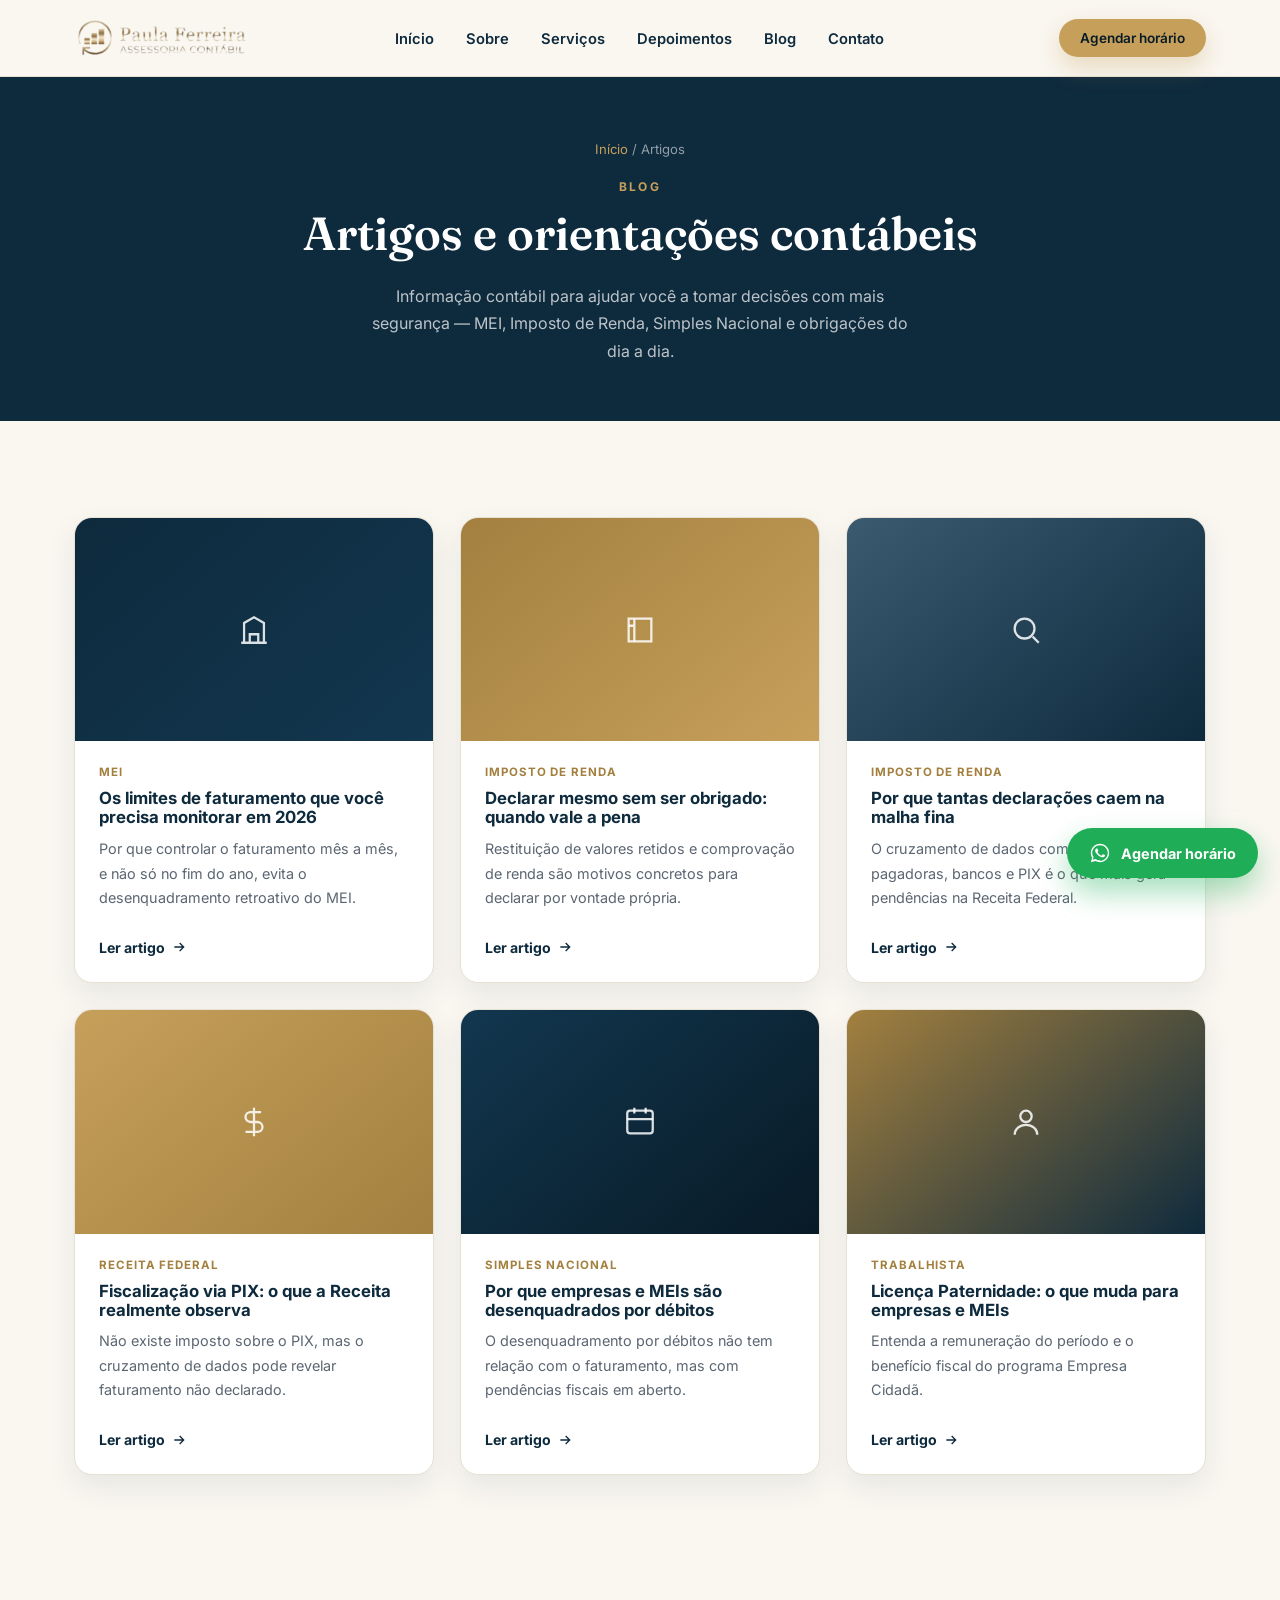
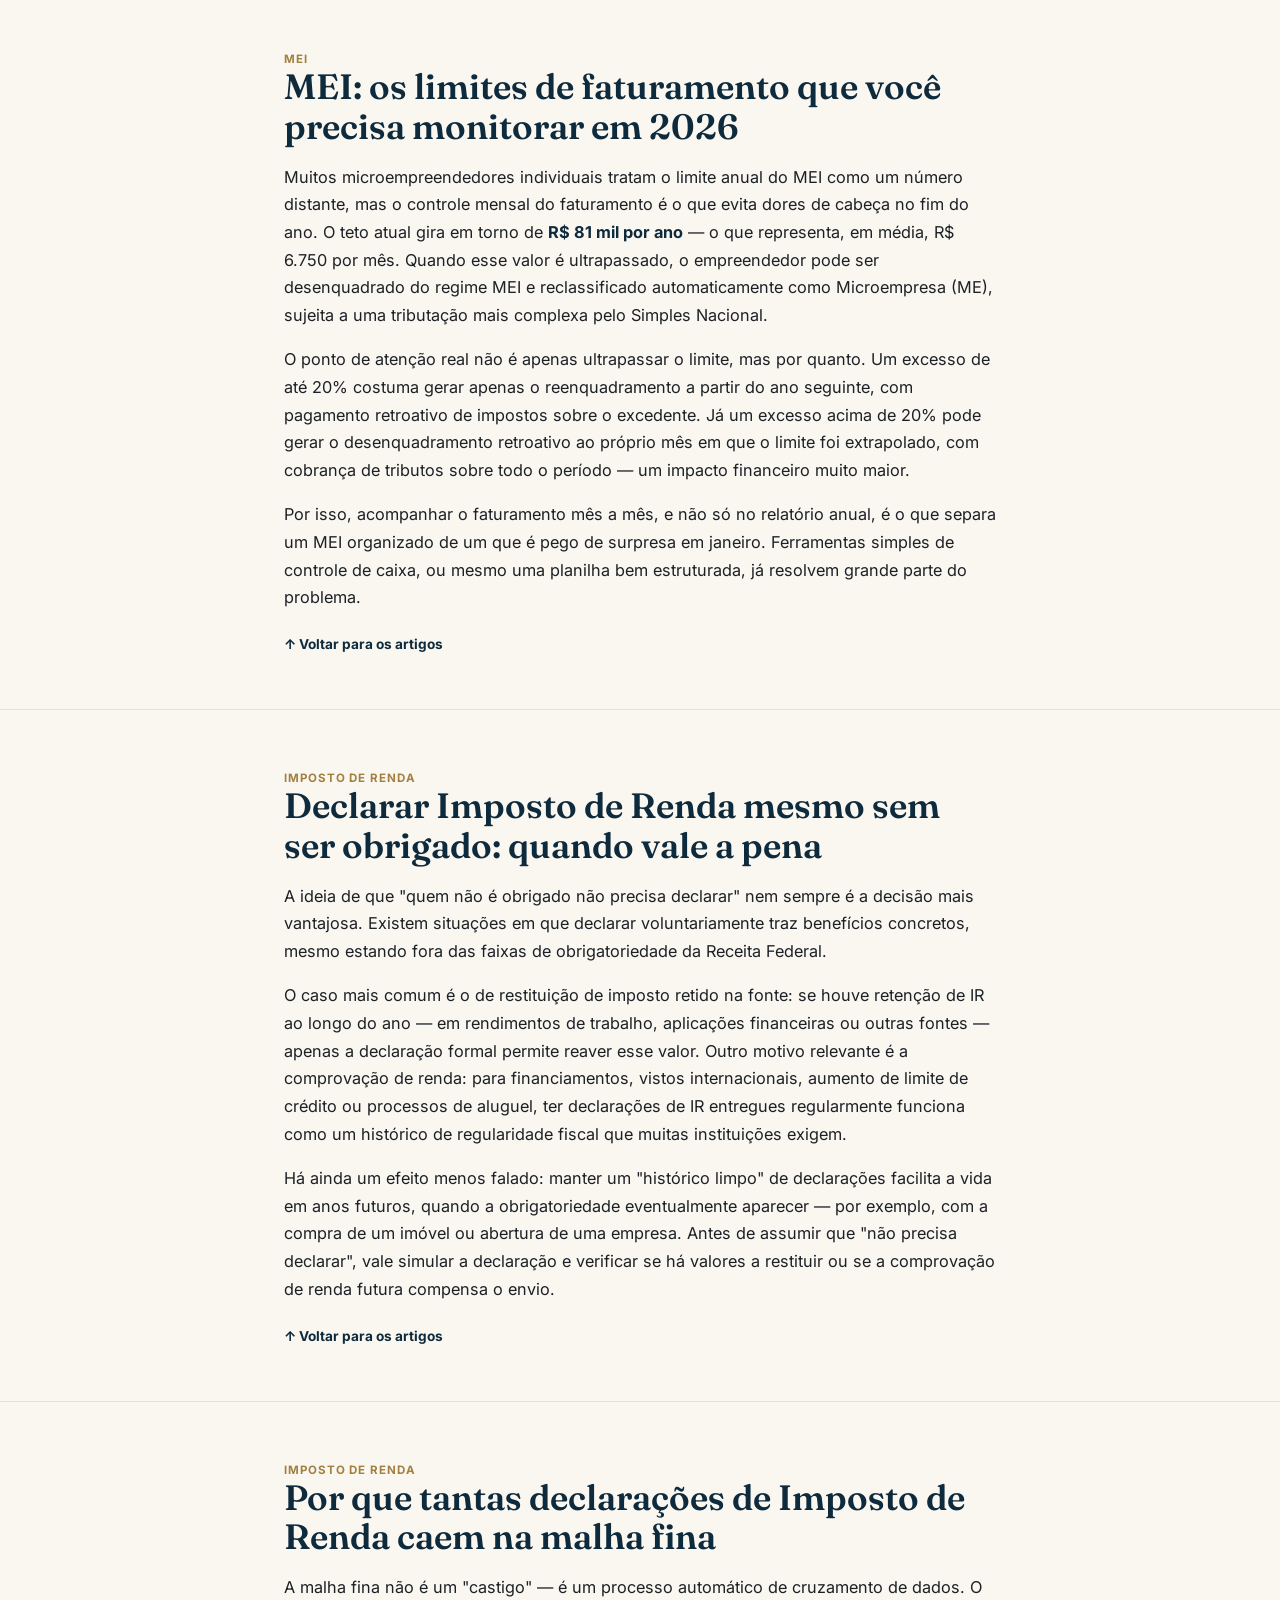
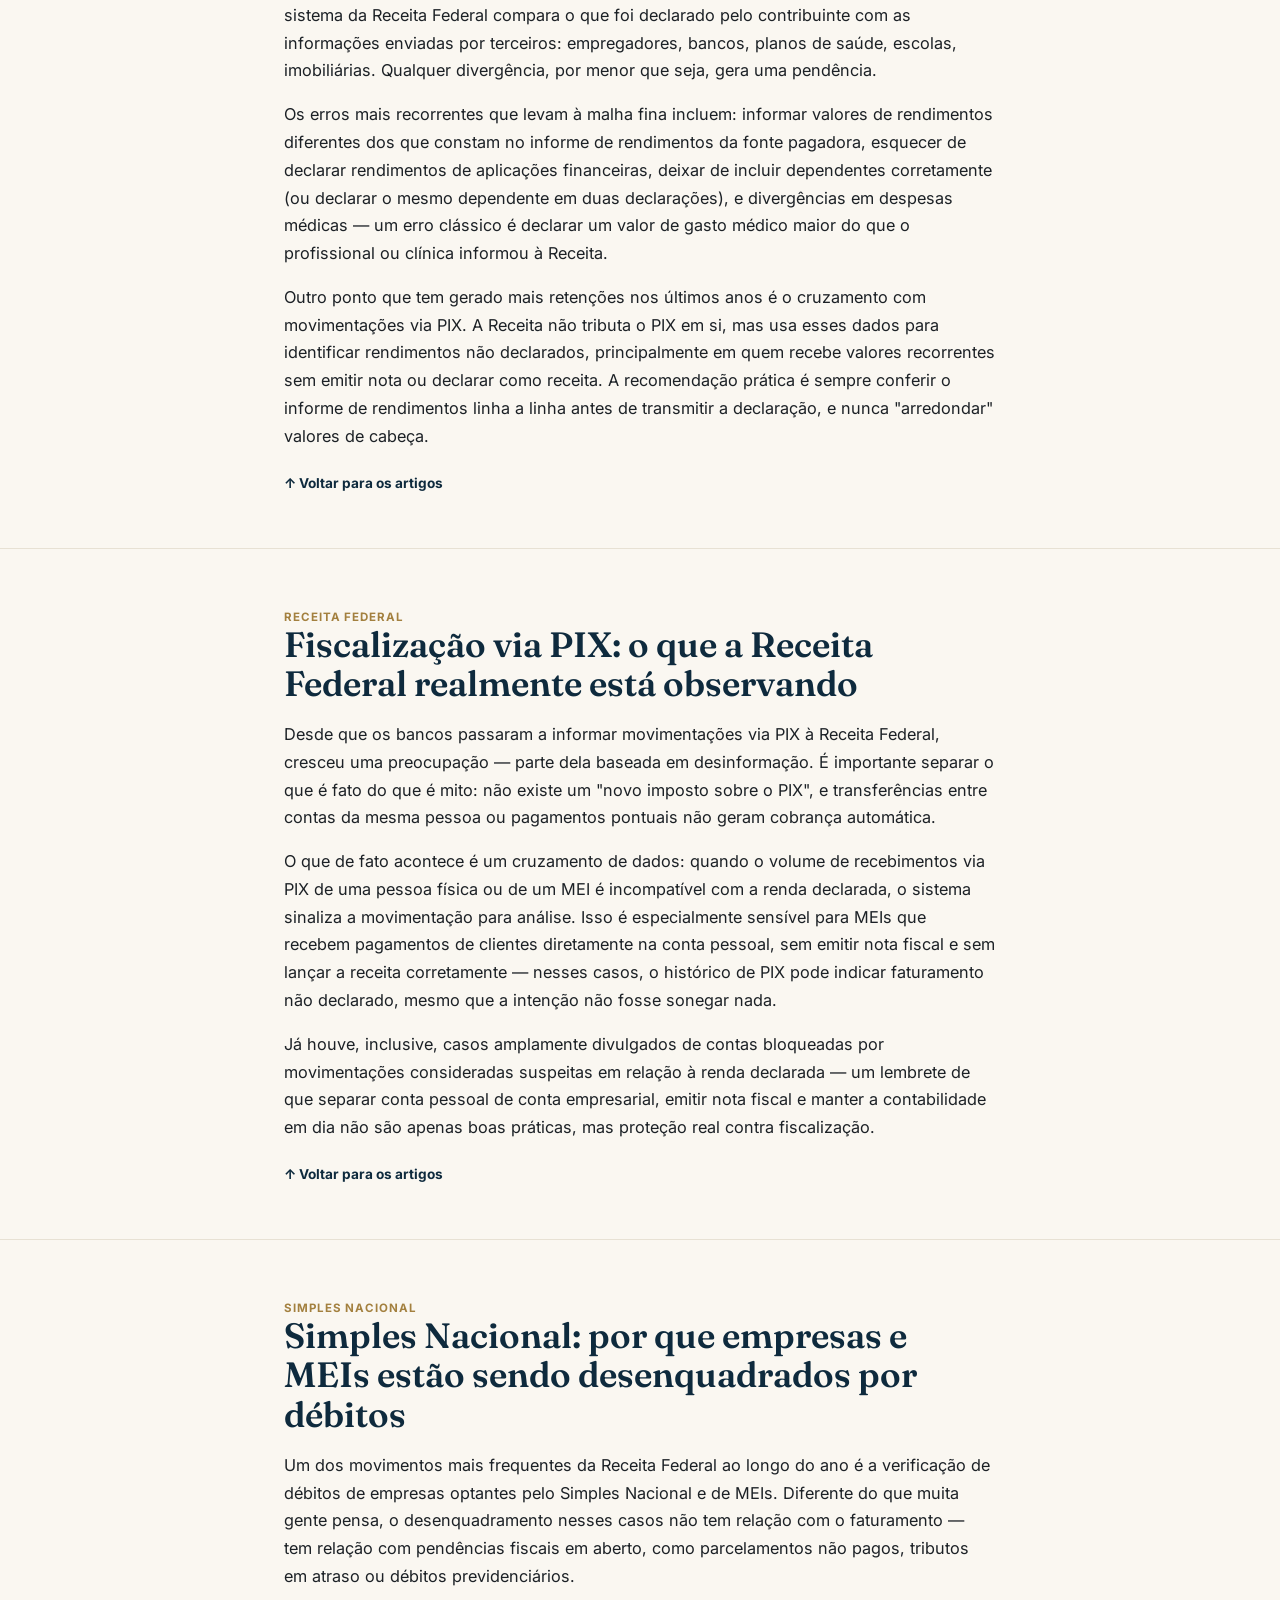
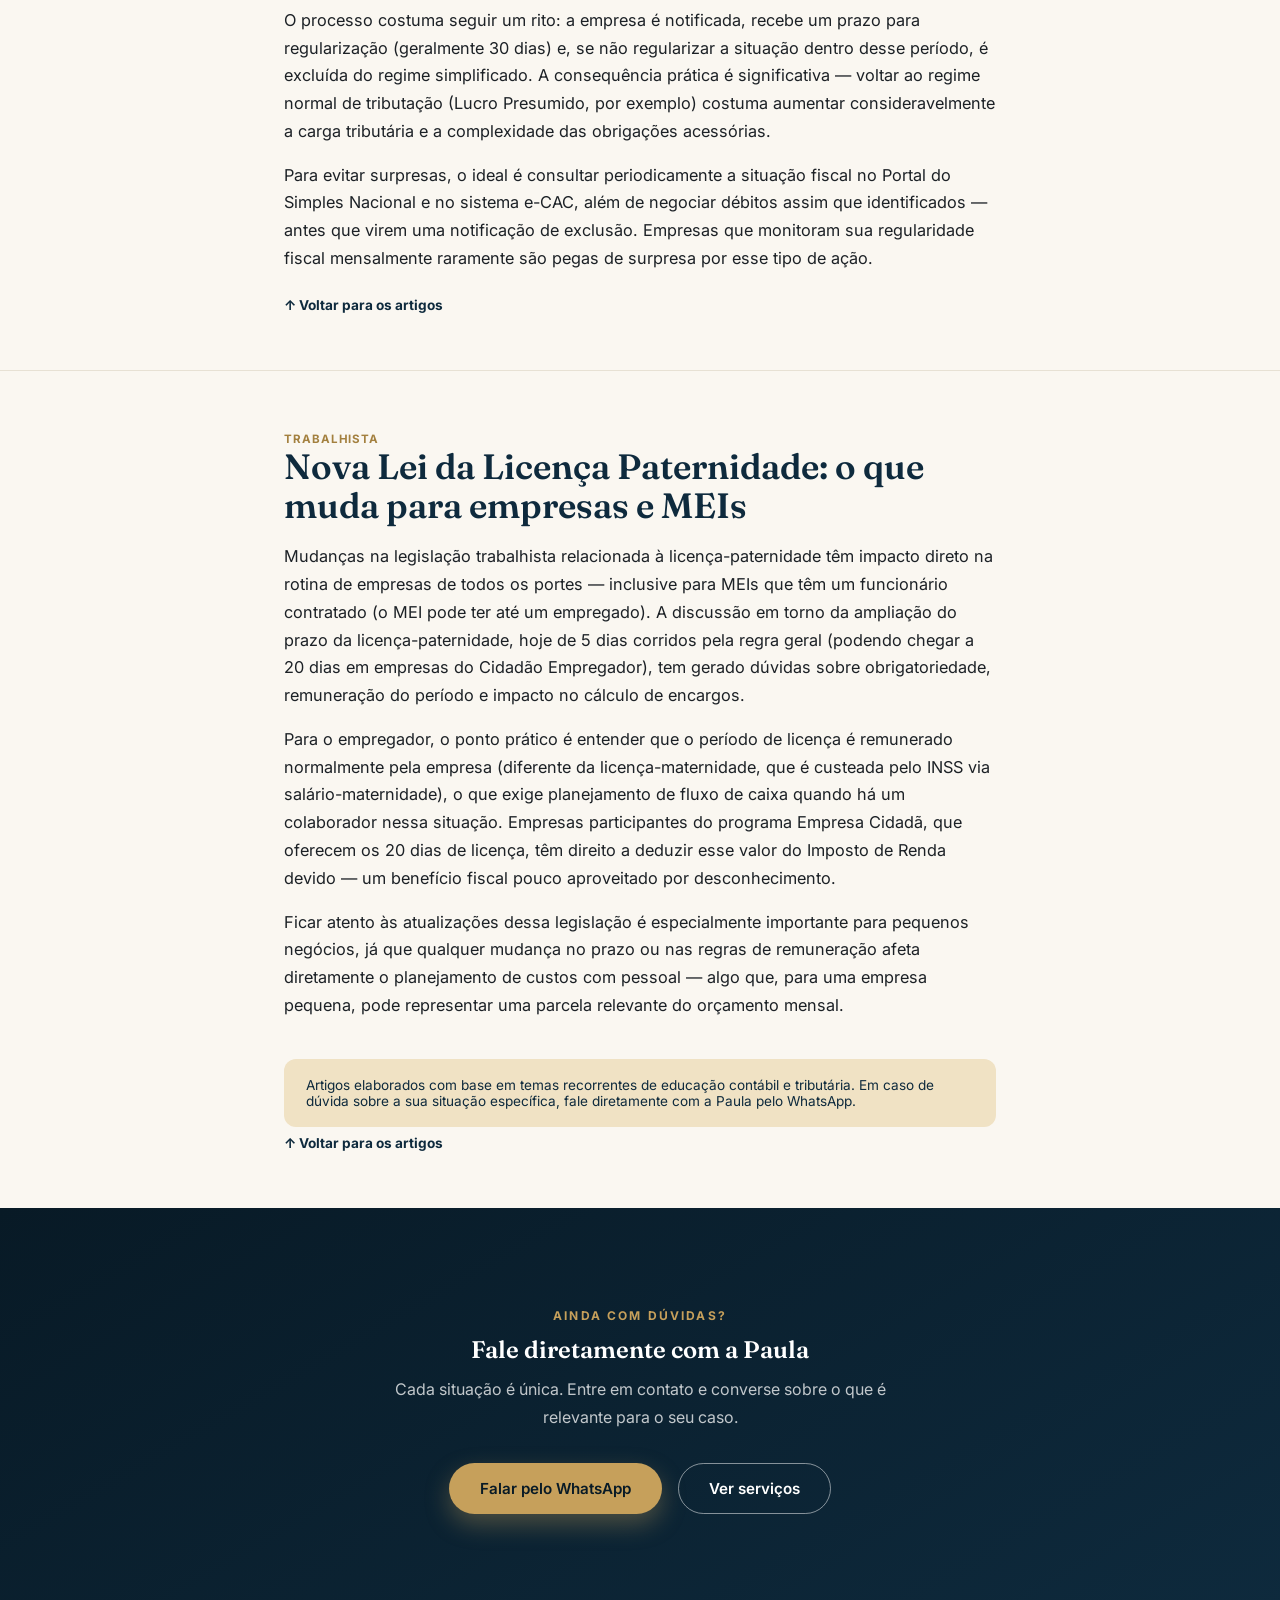
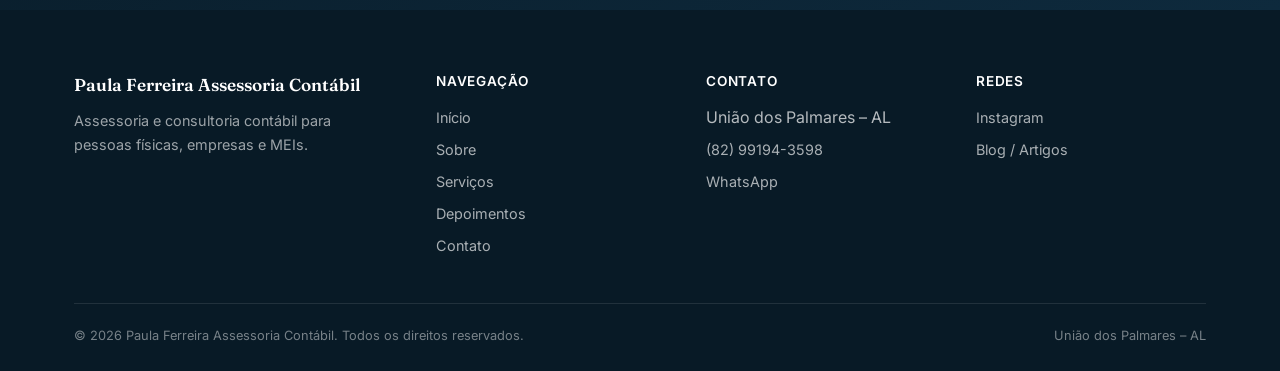
==== commit 9cfd214f: "Aplica fotos reais da Paula e logo oficial da marca Renomeia os arquivos enviados (EMPE -> paula-her" ====
--- a/artigos.html
+++ b/artigos.html
@@ -16,13 +16,7 @@
 <header class="site-header">
   <nav class="nav">
     <a href="index.html" class="brand">
-      <span class="brand-mark">
-        <svg viewBox="0 0 24 24" fill="none" stroke="#c6a05b" stroke-width="2" stroke-linecap="round"><path d="M4 19V10M10 19V5M16 19V13M22 19H2"/></svg>
-      </span>
-      <span class="brand-text">
-        <span class="brand-name">Paula Ferreira</span><br>
-        <span class="brand-sub">Assessoria Contábil</span>
-      </span>
+      <img src="images/logo.png" alt="Paula Ferreira Assessoria Contábil" class="brand-logo">
     </a>
 
     <button class="nav-toggle" aria-label="Abrir menu">
--- a/css/style.css
+++ b/css/style.css
@@ -101,13 +101,7 @@
   max-width: var(--maxw); margin:0 auto;
 }
 .brand{ display:flex; align-items:center; gap:12px; }
-.brand-mark{
-  width:42px; height:42px; border-radius:50%;
-  background: var(--navy);
-  display:flex; align-items:center; justify-content:center;
-  flex-shrink:0;
-}
-.brand-mark svg{ width:22px; height:22px; }
+.brand-logo{ height:44px; width:auto; display:block; }
 .brand-text{ line-height:1.15; }
 .brand-name{ font-family:'Fraunces',serif; font-weight:600; font-size:1.08rem; color:var(--navy); }
 .brand-sub{ font-size:.65rem; letter-spacing:.12em; text-transform:uppercase; color: var(--gold-dark); font-weight:700; }
@@ -294,7 +288,7 @@
 .loc-list span{ font-size:.9rem; color: var(--muted); }
 .loc-media{ display:flex; flex-direction:column; gap:16px; }
 .loc-photo{
-  border-radius: var(--radius); overflow:hidden; aspect-ratio: 16/10;
+  border-radius: var(--radius); overflow:hidden; aspect-ratio: 4/5;
   background: linear-gradient(150deg,#dcd4bd,#efe9dc); box-shadow: var(--shadow);
 }
 .loc-photo img{ width:100%; height:100%; object-fit:cover; }
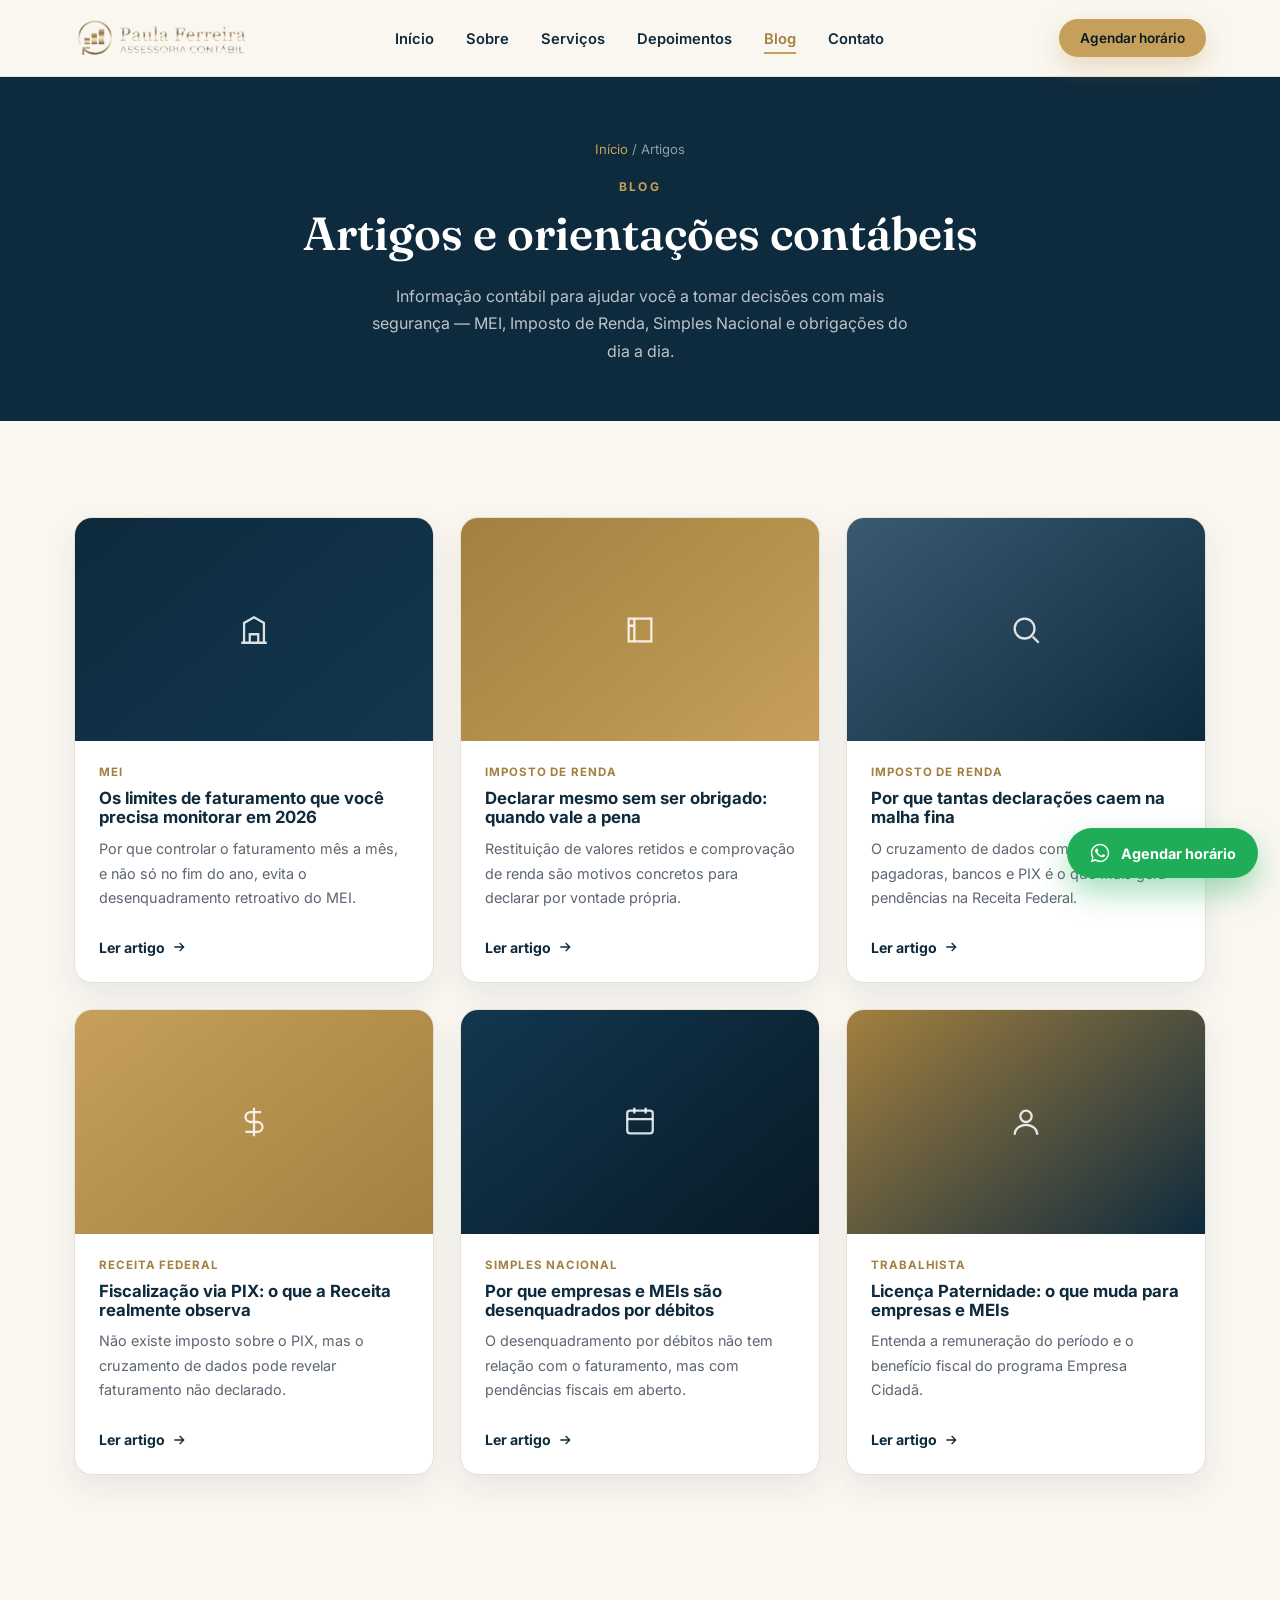
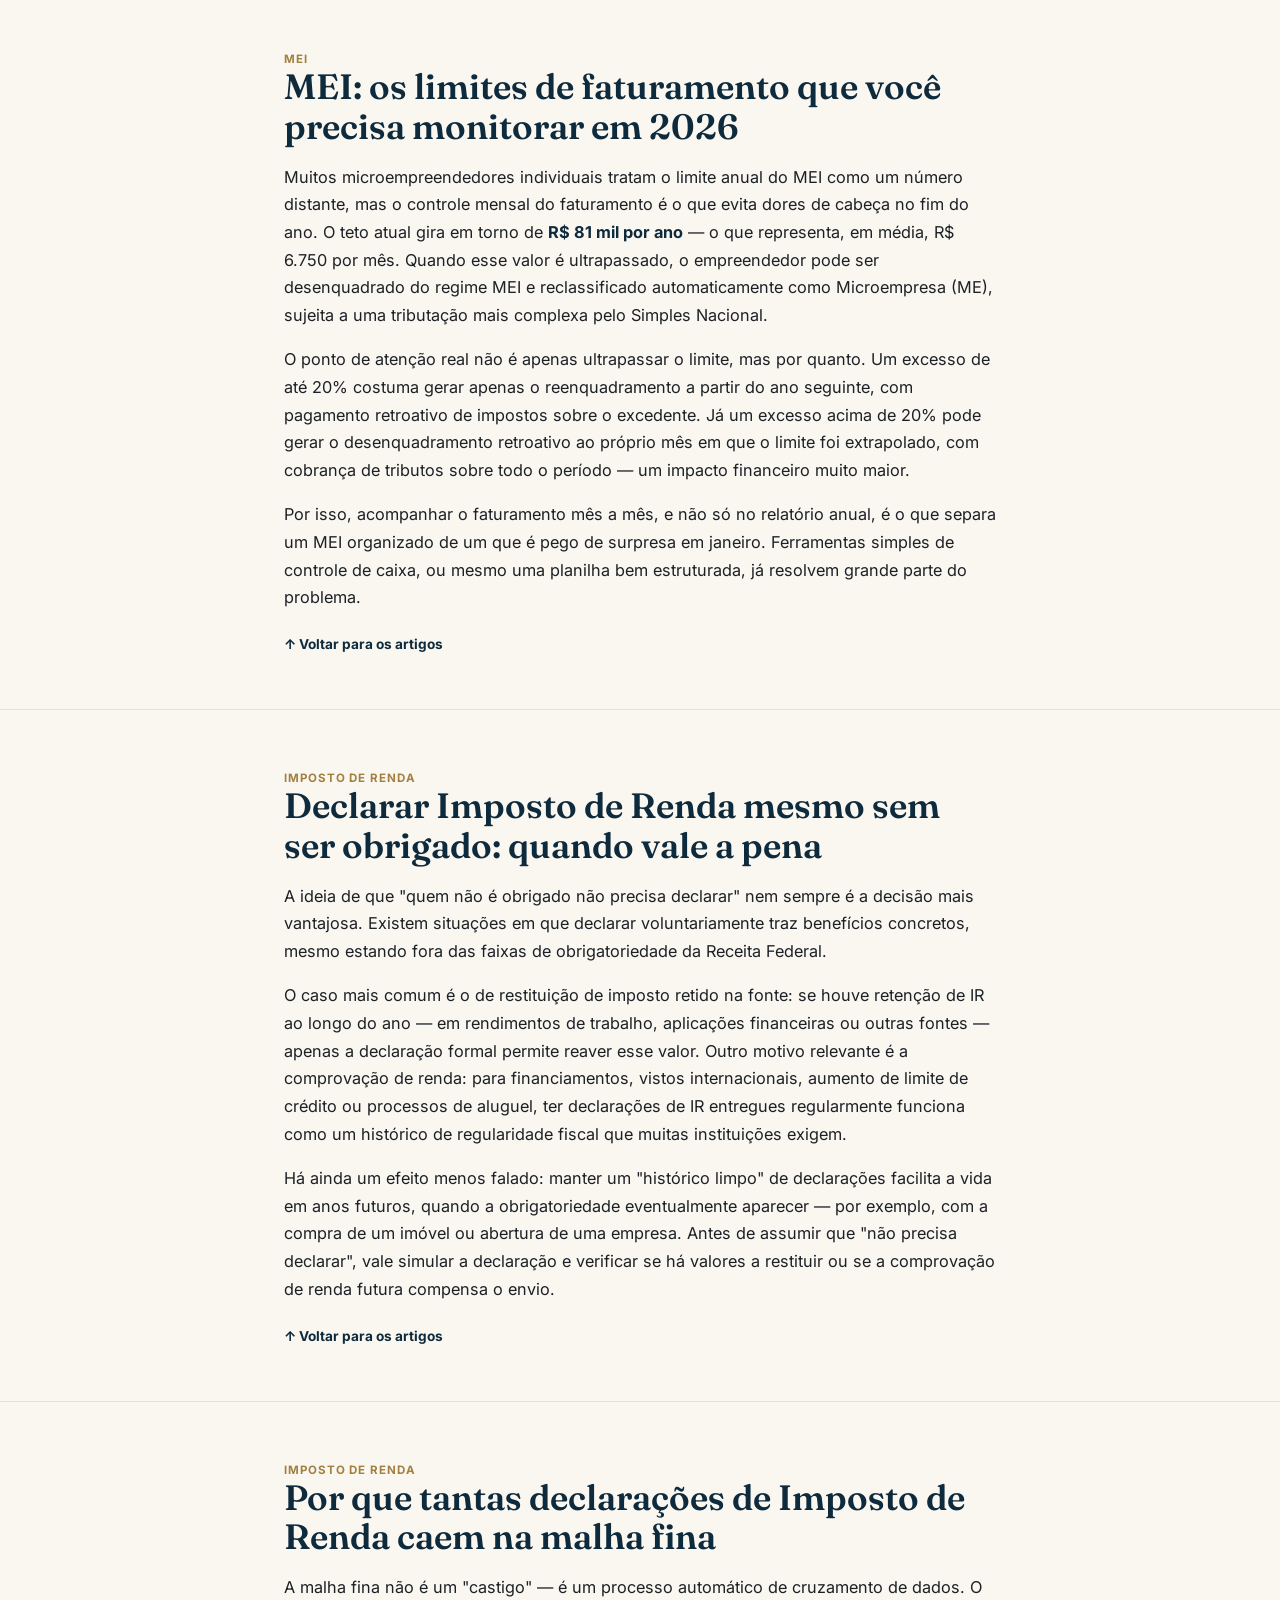
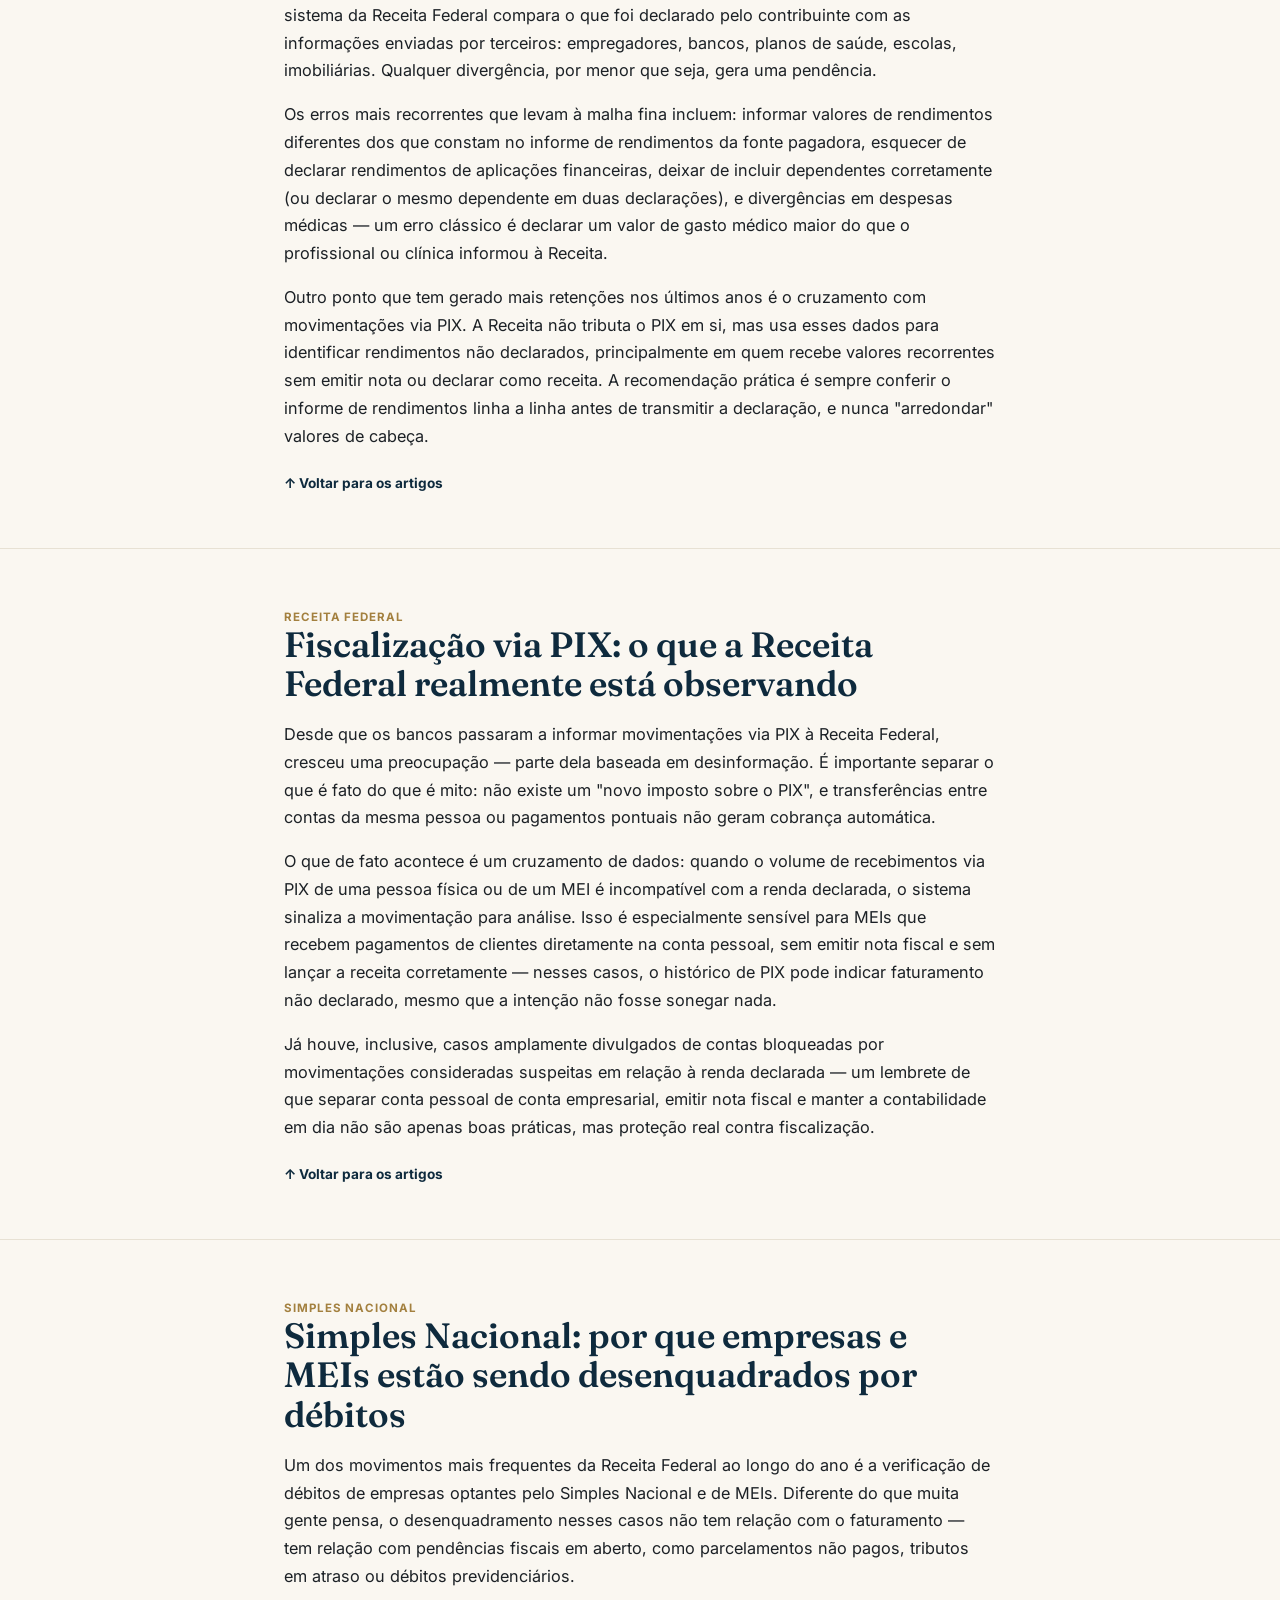
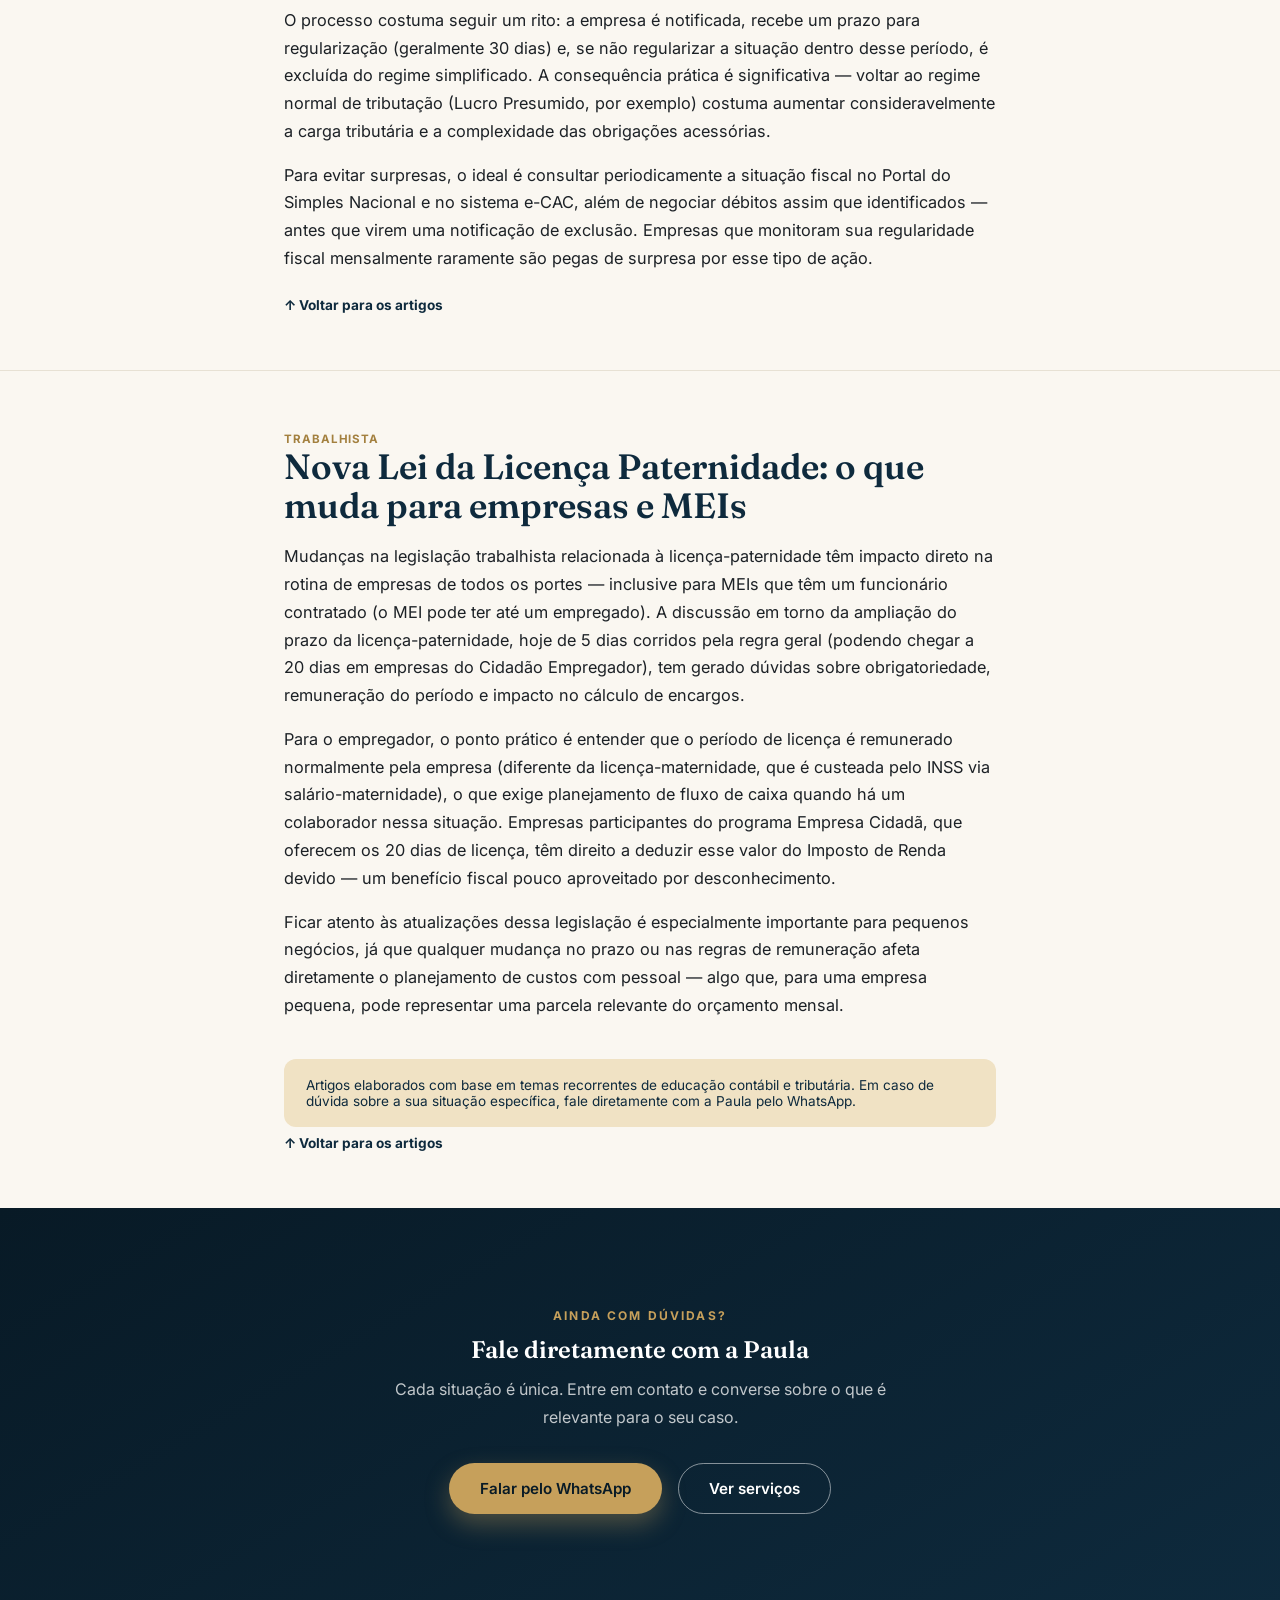
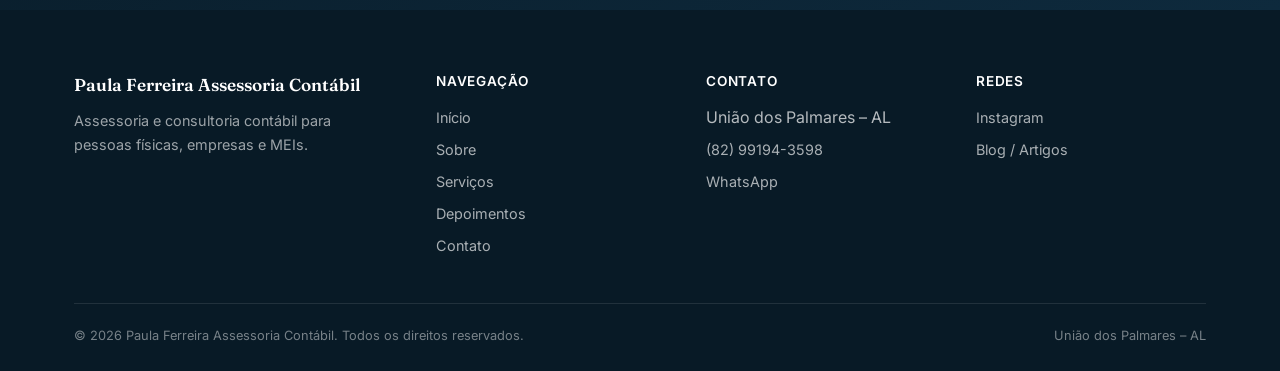
==== commit 1a2c734c: "Reestrutura o site em páginas reais (multi-page) em vez de âncoras Divide o antigo one-pager em pági" ====
--- a/artigos.html
+++ b/artigos.html
@@ -24,12 +24,12 @@
     </button>
 
     <ul class="nav-links">
-      <li><a href="index.html#inicio">Início</a></li>
-      <li><a href="index.html#sobre">Sobre</a></li>
-      <li><a href="index.html#servicos">Serviços</a></li>
-      <li><a href="index.html#depoimentos">Depoimentos</a></li>
-      <li><a href="artigos.html">Blog</a></li>
-      <li><a href="index.html#contato">Contato</a></li>
+      <li><a href="index.html">Início</a></li>
+      <li><a href="sobre.html">Sobre</a></li>
+      <li><a href="servicos.html">Serviços</a></li>
+      <li><a href="depoimentos.html">Depoimentos</a></li>
+      <li><a href="artigos.html" class="active">Blog</a></li>
+      <li><a href="contato.html">Contato</a></li>
       <li>
         <a href="https://wa.me/5582991943598?text=Ol%C3%A1%2C%20Paula!%20Vim%20pelo%20site%20e%20gostaria%20de%20agendar%20um%20atendimento." class="btn btn-gold btn-sm nav-mobile-cta">Agendar horário</a>
       </li>
@@ -196,7 +196,7 @@
     <p>Cada situação é única. Entre em contato e converse sobre o que é relevante para o seu caso.</p>
     <div class="cta-actions">
       <a href="https://wa.me/5582991943598?text=Ol%C3%A1%2C%20Paula!%20Li%20um%20artigo%20no%20site%20e%20tenho%20uma%20d%C3%BAvida." class="btn btn-gold">Falar pelo WhatsApp</a>
-      <a href="index.html#servicos" class="btn btn-outline-light">Ver serviços</a>
+      <a href="servicos.html" class="btn btn-outline-light">Ver serviços</a>
     </div>
   </div>
 </section>
@@ -211,11 +211,11 @@
       <div class="footer-col">
         <h4>Navegação</h4>
         <ul>
-          <li><a href="index.html#inicio">Início</a></li>
-          <li><a href="index.html#sobre">Sobre</a></li>
-          <li><a href="index.html#servicos">Serviços</a></li>
-          <li><a href="index.html#depoimentos">Depoimentos</a></li>
-          <li><a href="index.html#contato">Contato</a></li>
+          <li><a href="index.html">Início</a></li>
+          <li><a href="sobre.html">Sobre</a></li>
+          <li><a href="servicos.html">Serviços</a></li>
+          <li><a href="depoimentos.html">Depoimentos</a></li>
+          <li><a href="contato.html">Contato</a></li>
         </ul>
       </div>
       <div class="footer-col">
--- a/css/style.css
+++ b/css/style.css
@@ -116,6 +116,14 @@
   background: var(--gold); transition: width .2s ease;
 }
 .nav-links a:hover::after{ width:100%; }
+.nav-links a.active{ color: var(--gold-dark); }
+.nav-links a.active::after{ width:100%; }
+
+/* ---------- Teasers (home page) ---------- */
+.teaser-head{ display:flex; justify-content:space-between; align-items:flex-end; gap:24px; flex-wrap:wrap; margin-bottom:40px; }
+.section-link{ font-weight:700; font-size:.92rem; color: var(--navy); display:inline-flex; align-items:center; gap:6px; white-space:nowrap; }
+.section-link svg{ width:16px; height:16px; transition: transform .2s ease; }
+.section-link:hover svg{ transform: translateX(3px); }
 .nav-cta{ display:flex; align-items:center; gap:14px; }
 .nav-links .nav-mobile-cta{ display:none; }
 .nav-toggle{
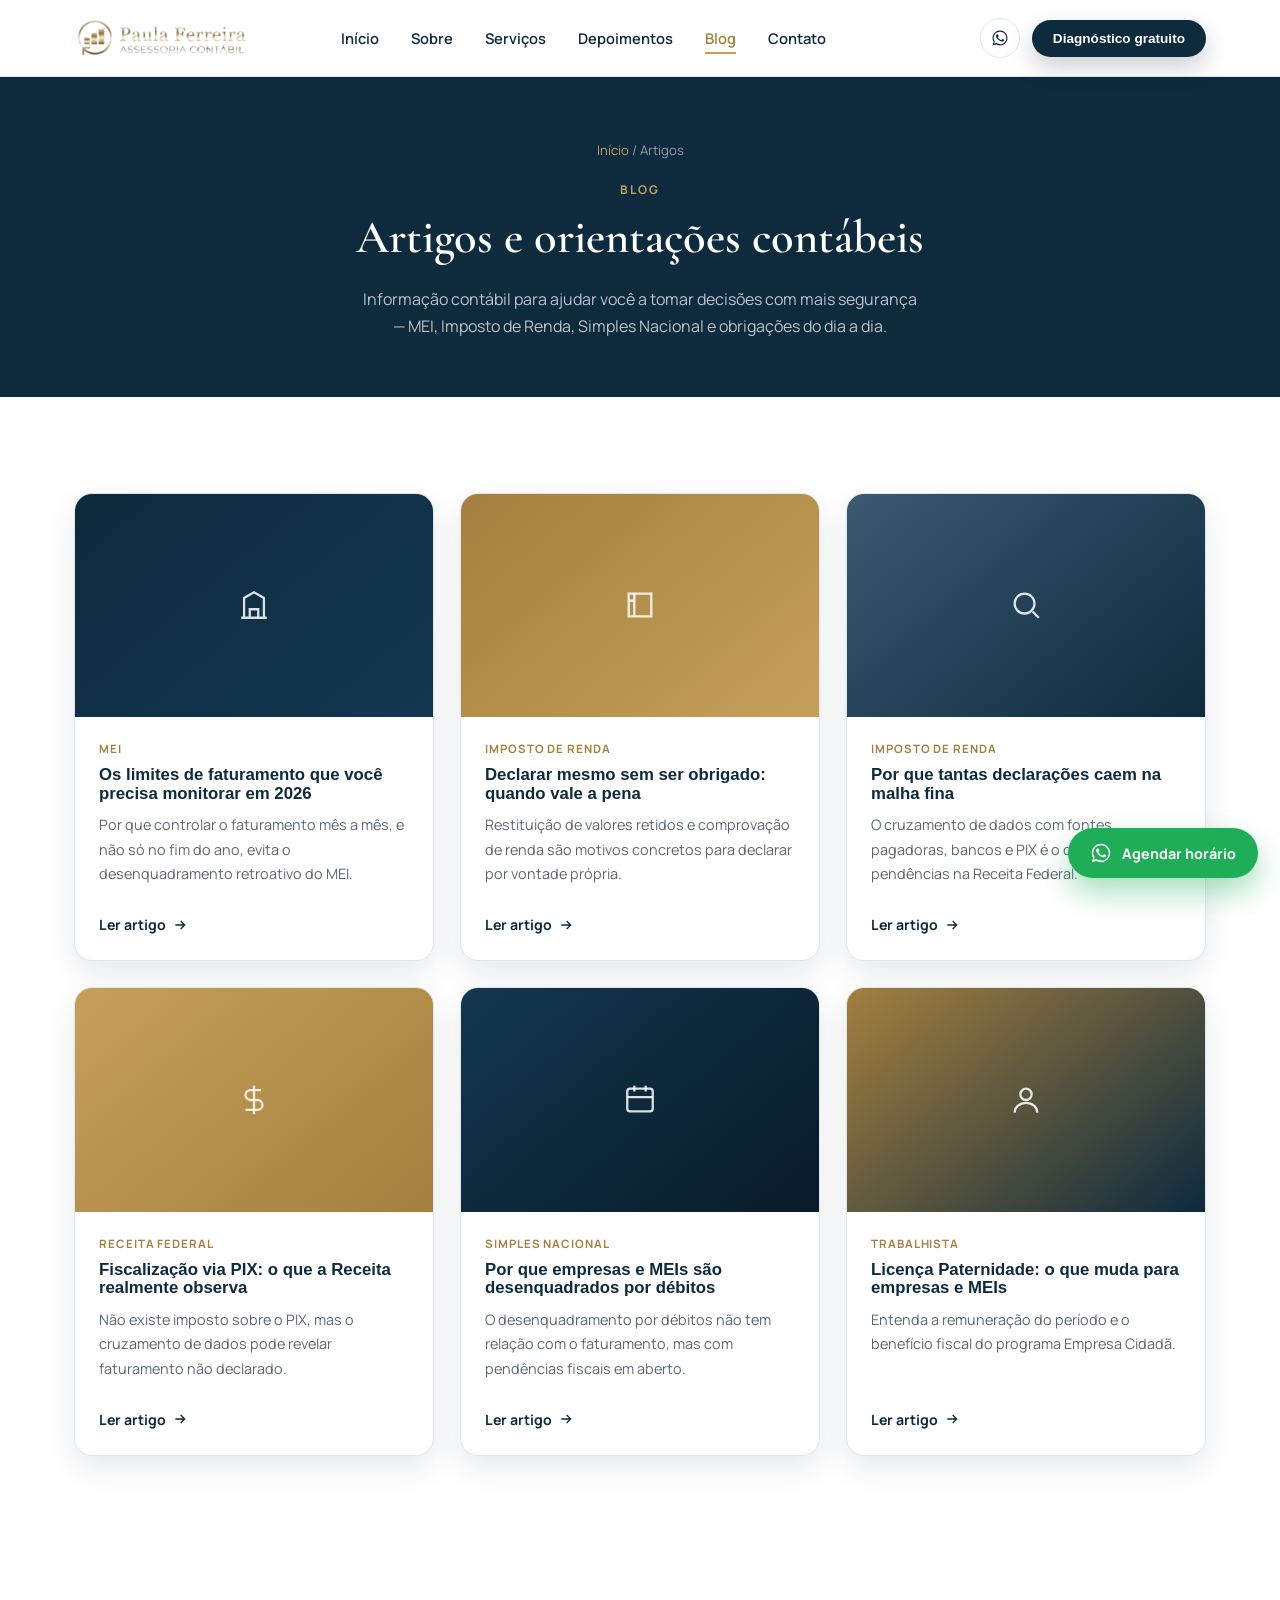
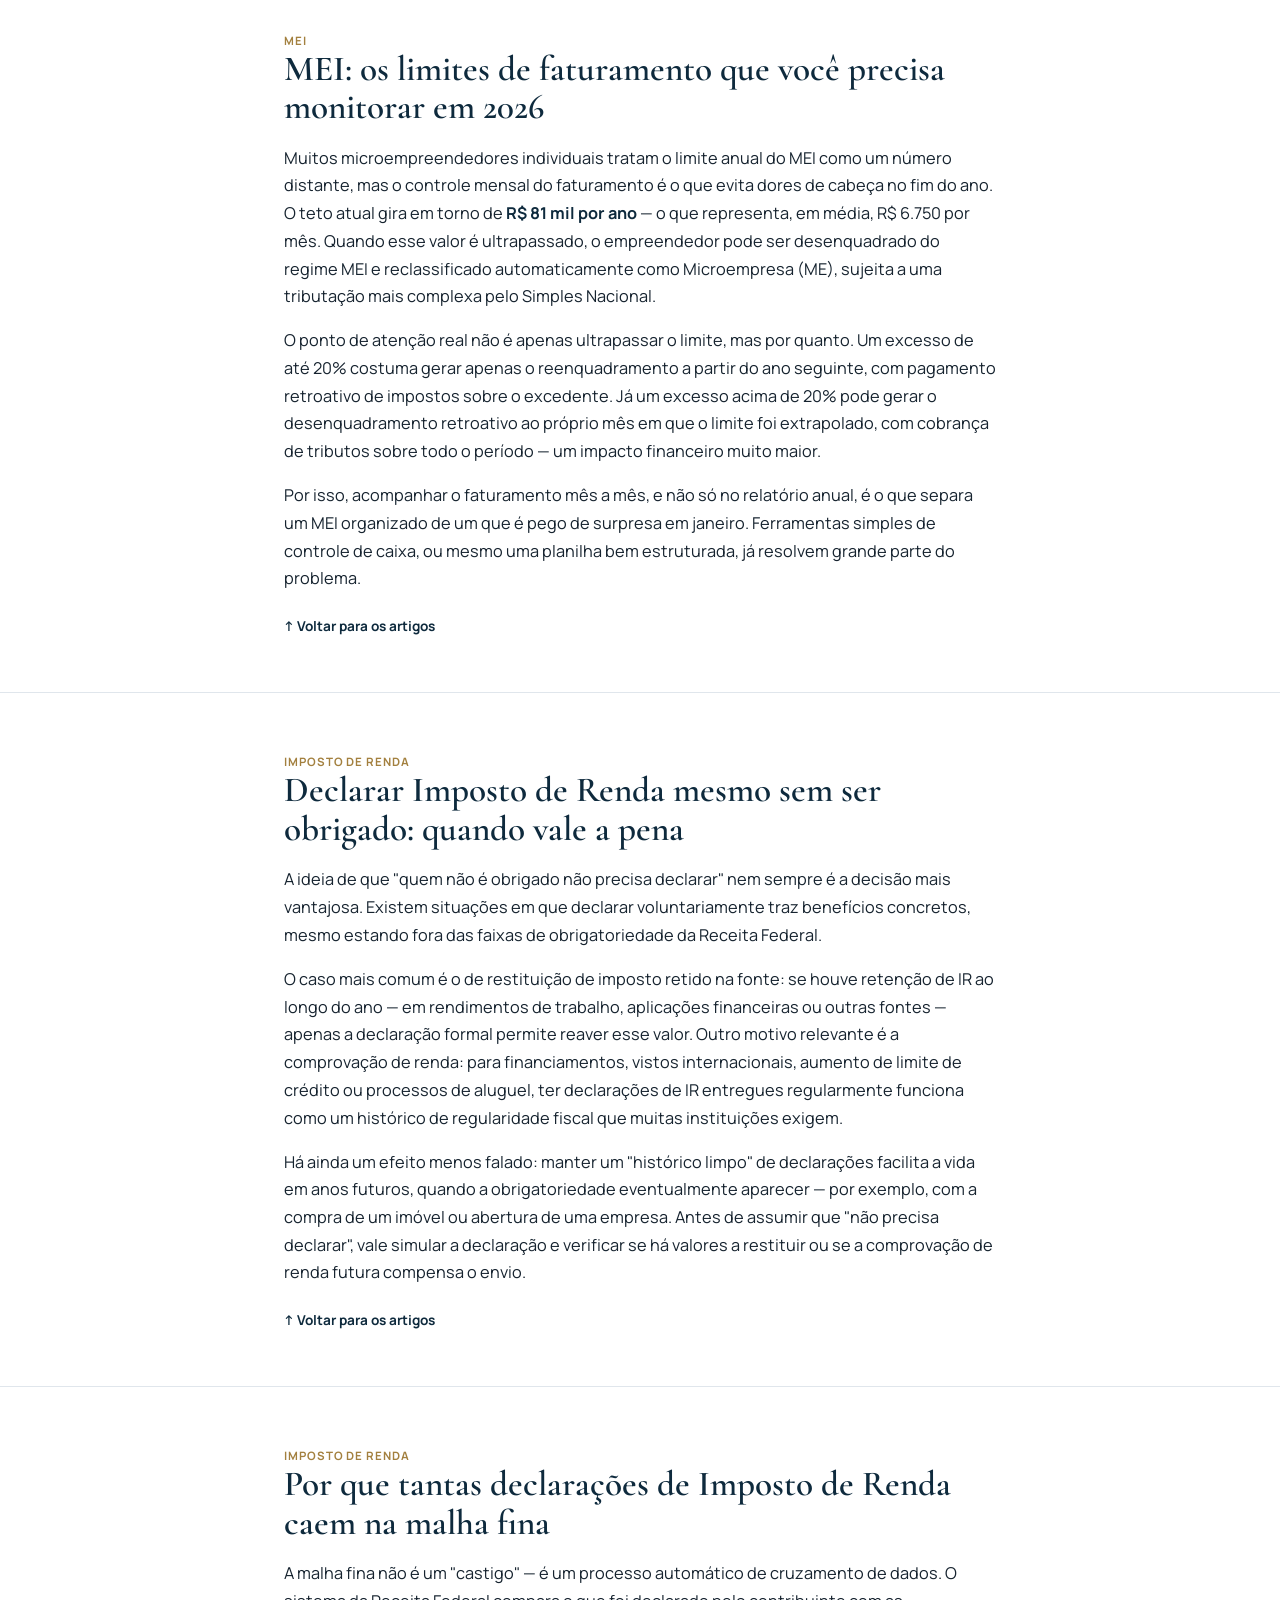
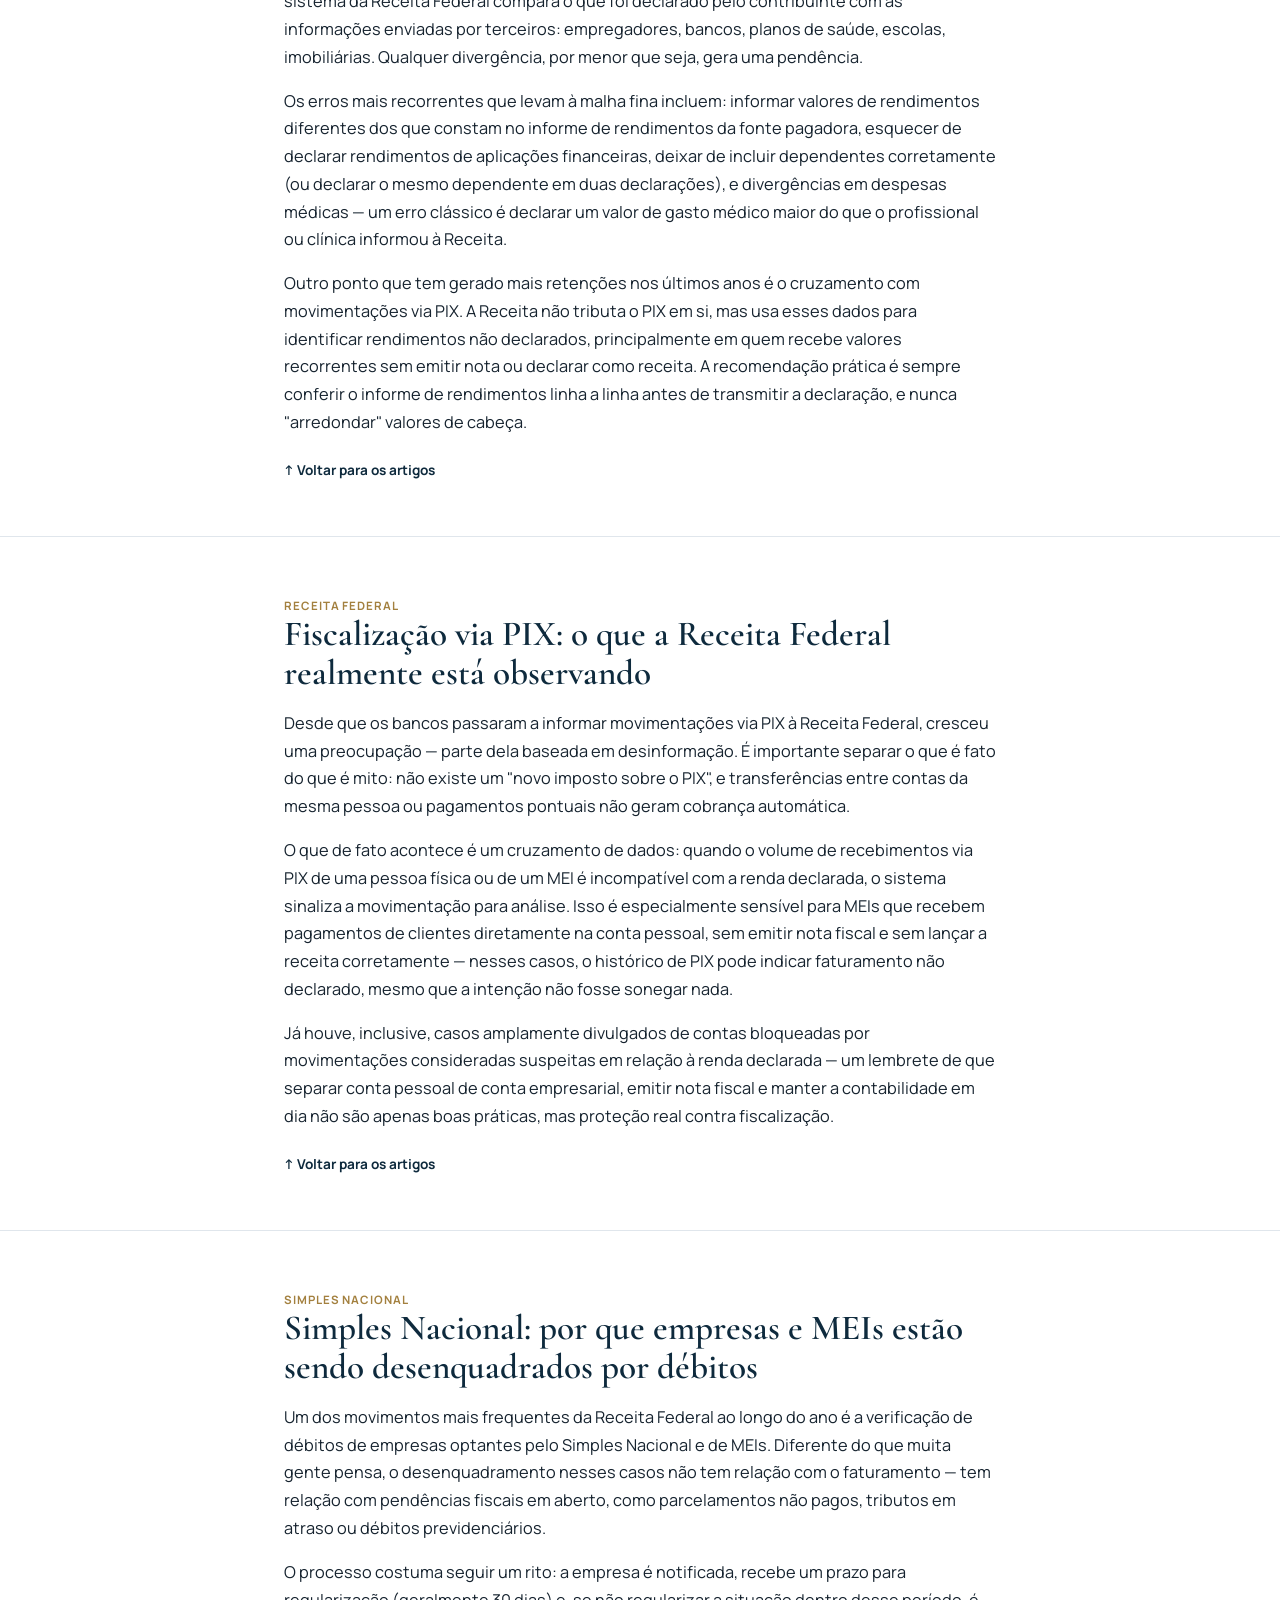
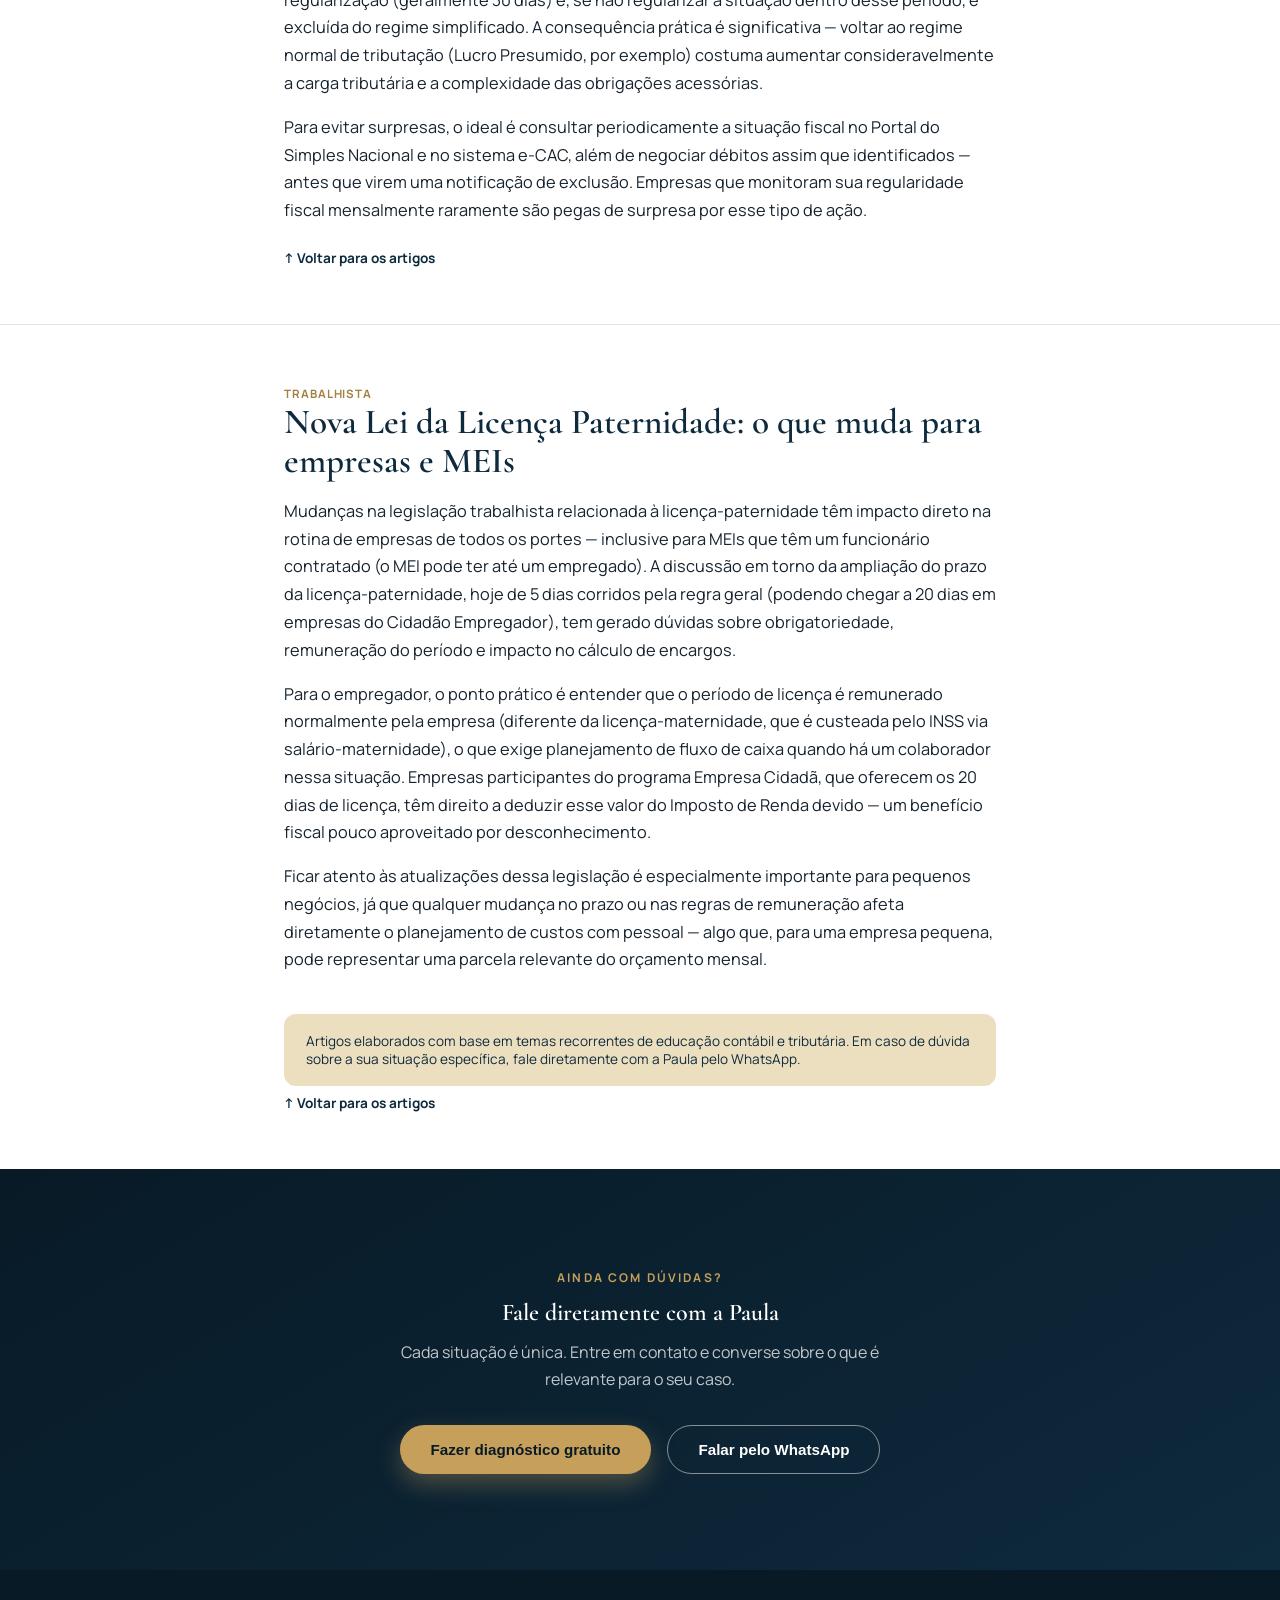
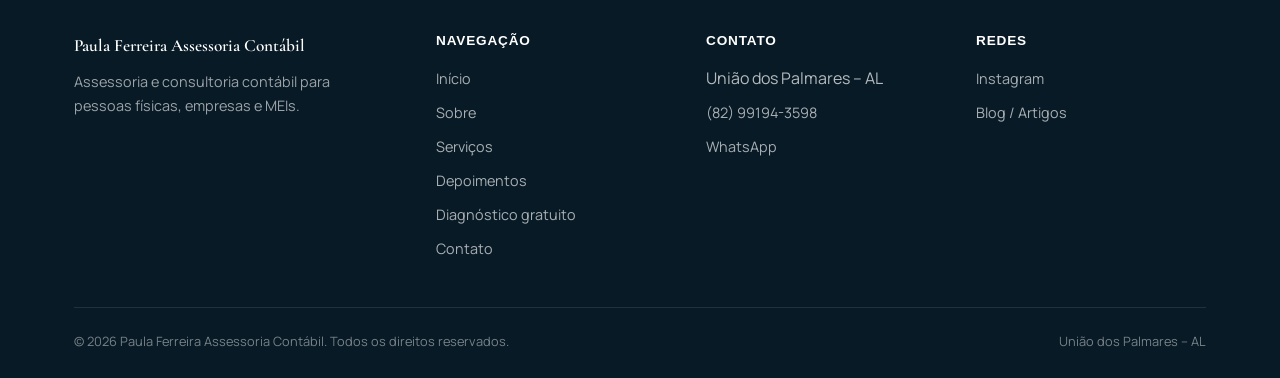
==== commit 36cc22db: "Redesign no estilo Nóbrega & Corrêa: paleta azul/dourado e diagnóstico gratuito - Remove o bege/crem" ====
--- a/artigos.html
+++ b/artigos.html
@@ -8,7 +8,7 @@
 <link rel="canonical" href="https://contadorapaulaferreira.com.br/artigos.html">
 <link rel="preconnect" href="https://fonts.googleapis.com">
 <link rel="preconnect" href="https://fonts.gstatic.com" crossorigin>
-<link href="https://fonts.googleapis.com/css2?family=Fraunces:wght@500;600;700&family=Inter:wght@400;500;600;700;800&display=swap" rel="stylesheet">
+<link href="https://fonts.googleapis.com/css2?family=Cormorant+Garamond:wght@500;600;700&family=Manrope:wght@400;500;600;700;800&display=swap" rel="stylesheet">
 <link rel="stylesheet" href="css/style.css">
 </head>
 <body>
@@ -31,12 +31,18 @@
       <li><a href="artigos.html" class="active">Blog</a></li>
       <li><a href="contato.html">Contato</a></li>
       <li>
-        <a href="https://wa.me/5582991943598?text=Ol%C3%A1%2C%20Paula!%20Vim%20pelo%20site%20e%20gostaria%20de%20agendar%20um%20atendimento." class="btn btn-gold btn-sm nav-mobile-cta">Agendar horário</a>
+        <a href="diagnostico.html" class="btn btn-primary btn-sm nav-mobile-cta">Diagnóstico gratuito</a>
+      </li>
+      <li>
+        <a href="https://wa.me/5582991943598?text=Ol%C3%A1%2C%20Paula!%20Vim%20pelo%20site%20e%20gostaria%20de%20agendar%20um%20atendimento." class="btn btn-outline btn-sm nav-mobile-cta" target="_blank" rel="noopener">Falar no WhatsApp</a>
       </li>
     </ul>
 
     <div class="nav-cta">
-      <a href="https://wa.me/5582991943598?text=Ol%C3%A1%2C%20Paula!%20Vim%20pelo%20site%20e%20gostaria%20de%20agendar%20um%20atendimento." class="btn btn-gold btn-sm">Agendar horário</a>
+      <a href="https://wa.me/5582991943598?text=Ol%C3%A1%2C%20Paula!%20Vim%20pelo%20site%20e%20gostaria%20de%20agendar%20um%20atendimento." class="icon-btn" target="_blank" rel="noopener" aria-label="WhatsApp">
+        <svg viewBox="0 0 24 24" fill="currentColor"><path d="M17.5 14.4c-.3-.1-1.7-.9-2-1-.3-.1-.5-.1-.6.1-.2.3-.7 1-.9 1.2-.2.2-.3.2-.6.1-.3-.1-1.3-.5-2.4-1.5-.9-.8-1.5-1.8-1.7-2.1-.2-.3 0-.5.1-.6.1-.1.3-.3.4-.5.1-.1.2-.3.3-.4.1-.2 0-.4 0-.5C10 9 9.6 8 9.4 7.5c-.2-.5-.4-.4-.6-.4h-.5c-.2 0-.5.1-.7.3-.2.3-.9.9-.9 2.1s1 2.5 1.1 2.6c.1.2 1.9 2.9 4.6 4 .6.3 1.1.4 1.5.5.6.2 1.2.2 1.6.1.5-.1 1.7-.7 1.9-1.3.2-.6.2-1.1.2-1.2-.1-.2-.3-.2-.6-.3z"/><path d="M12 2C6.5 2 2 6.5 2 12c0 1.8.5 3.6 1.4 5.1L2 22l5-1.3c1.5.8 3.2 1.3 5 1.3 5.5 0 10-4.5 10-10S17.5 2 12 2zm0 18c-1.6 0-3.2-.4-4.5-1.3l-.3-.2-3 .8.8-2.9-.2-.3C4 14.8 3.5 13.4 3.5 12c0-4.7 3.8-8.5 8.5-8.5s8.5 3.8 8.5 8.5-3.8 8.5-8.5 8.5z"/></svg>
+      </a>
+      <a href="diagnostico.html" class="btn btn-primary btn-sm">Diagnóstico gratuito</a>
     </div>
   </nav>
 </header>
@@ -195,8 +201,8 @@
     <h2>Fale diretamente com a Paula</h2>
     <p>Cada situação é única. Entre em contato e converse sobre o que é relevante para o seu caso.</p>
     <div class="cta-actions">
-      <a href="https://wa.me/5582991943598?text=Ol%C3%A1%2C%20Paula!%20Li%20um%20artigo%20no%20site%20e%20tenho%20uma%20d%C3%BAvida." class="btn btn-gold">Falar pelo WhatsApp</a>
-      <a href="servicos.html" class="btn btn-outline-light">Ver serviços</a>
+      <a href="diagnostico.html" class="btn btn-gold">Fazer diagnóstico gratuito</a>
+      <a href="https://wa.me/5582991943598?text=Ol%C3%A1%2C%20Paula!%20Li%20um%20artigo%20no%20site%20e%20tenho%20uma%20d%C3%BAvida." class="btn btn-outline-light">Falar pelo WhatsApp</a>
     </div>
   </div>
 </section>
@@ -215,6 +221,7 @@
           <li><a href="sobre.html">Sobre</a></li>
           <li><a href="servicos.html">Serviços</a></li>
           <li><a href="depoimentos.html">Depoimentos</a></li>
+          <li><a href="diagnostico.html">Diagnóstico gratuito</a></li>
           <li><a href="contato.html">Contato</a></li>
         </ul>
       </div>
@@ -229,7 +236,7 @@
       <div class="footer-col">
         <h4>Redes</h4>
         <ul>
-          <li><a href="https://instagram.com/contadorapaulaferreira" target="_blank" rel="noopener">Instagram</a></li>
+          <li><a href="https://www.instagram.com/contadorapaulaferreira/" target="_blank" rel="noopener">Instagram</a></li>
           <li><a href="artigos.html">Blog / Artigos</a></li>
         </ul>
       </div>
--- a/css/style.css
+++ b/css/style.css
@@ -8,13 +8,14 @@
   --navy-soft: #12374f;
   --gold: #c6a05b;
   --gold-dark: #a3803f;
-  --gold-light: #f0e2c4;
-  --cream: #faf7f1;
+  --gold-light: #ecdfbf;
+  --bg: #ffffff;
+  --bg-soft: #f2f5f8;
   --white: #ffffff;
-  --ink: #1c2126;
+  --ink: #16232f;
   --muted: #5c6672;
-  --line: #e7e1d4;
-  --shadow: 0 12px 30px rgba(14, 42, 61, 0.08);
+  --line: #e0e6ec;
+  --shadow: 0 12px 30px rgba(14, 42, 61, 0.10);
   --radius: 18px;
   --radius-sm: 12px;
   --maxw: 1180px;
@@ -24,9 +25,9 @@
 html{ scroll-behavior: smooth; }
 body{
   margin:0;
-  font-family: 'Inter', -apple-system, BlinkMacSystemFont, 'Segoe UI', sans-serif;
+  font-family: 'Manrope', -apple-system, BlinkMacSystemFont, 'Segoe UI', sans-serif;
   color: var(--ink);
-  background: var(--cream);
+  background: var(--bg);
   -webkit-font-smoothing: antialiased;
   overflow-x: hidden;
 }
@@ -34,10 +35,10 @@
 a{ color: inherit; text-decoration: none; }
 ul{ list-style:none; margin:0; padding:0; }
 h1,h2,h3,h4{
-  font-family: 'Fraunces', Georgia, serif;
+  font-family: 'Cormorant Garamond', Georgia, serif;
   color: var(--navy);
   margin: 0 0 .5em;
-  line-height: 1.12;
+  line-height: 1.1;
   font-weight: 600;
 }
 p{ margin:0 0 1em; color: var(--muted); line-height:1.7; }
@@ -92,7 +93,7 @@
 /* ---------- Header ---------- */
 .site-header{
   position: sticky; top:0; z-index: 500;
-  background: var(--cream);
+  background: var(--bg);
   border-bottom: 1px solid var(--line);
 }
 .nav{
@@ -103,7 +104,7 @@
 .brand{ display:flex; align-items:center; gap:12px; }
 .brand-logo{ height:44px; width:auto; display:block; }
 .brand-text{ line-height:1.15; }
-.brand-name{ font-family:'Fraunces',serif; font-weight:600; font-size:1.08rem; color:var(--navy); }
+.brand-name{ font-family:'Cormorant Garamond',serif; font-weight:600; font-size:1.08rem; color:var(--navy); }
 .brand-sub{ font-size:.65rem; letter-spacing:.12em; text-transform:uppercase; color: var(--gold-dark); font-weight:700; }
 
 .nav-links{ display:flex; align-items:center; gap:32px; }
@@ -124,7 +125,14 @@
 .section-link{ font-weight:700; font-size:.92rem; color: var(--navy); display:inline-flex; align-items:center; gap:6px; white-space:nowrap; }
 .section-link svg{ width:16px; height:16px; transition: transform .2s ease; }
 .section-link:hover svg{ transform: translateX(3px); }
-.nav-cta{ display:flex; align-items:center; gap:14px; }
+.nav-cta{ display:flex; align-items:center; gap:12px; }
+.icon-btn{
+  width:40px; height:40px; border-radius:50%; border:1.5px solid var(--line);
+  display:flex; align-items:center; justify-content:center; color: var(--navy);
+  transition: border-color .2s ease, background .2s ease, color .2s ease; flex-shrink:0;
+}
+.icon-btn:hover{ border-color: var(--navy); background: var(--navy); color:#fff; }
+.icon-btn svg{ width:18px; height:18px; }
 .nav-links .nav-mobile-cta{ display:none; }
 .nav-toggle{
   display:none; background:none; border:none; cursor:pointer; padding:6px;
@@ -136,7 +144,7 @@
   padding: 72px 0 100px;
   background:
     radial-gradient(1100px 480px at 85% -10%, rgba(198,160,91,.16), transparent 60%),
-    var(--cream);
+    var(--bg-soft);
   position:relative;
   overflow:hidden;
 }
@@ -205,7 +213,7 @@
 .about-list svg{ width:22px; height:22px; color: var(--gold-dark); flex-shrink:0; margin-top:2px; }
 
 /* ---------- Services ---------- */
-.services{ background: var(--cream); }
+.services{ background: var(--bg-soft); }
 .service-tabs{ display:flex; gap:12px; margin-bottom: 40px; flex-wrap:wrap; }
 .tab-btn{
   padding: 11px 22px; border-radius: 999px; border:1.5px solid var(--line);
@@ -241,12 +249,12 @@
   transition: background .25s ease, transform .25s ease;
 }
 .diff-card:hover{ background: rgba(255,255,255,.09); transform: translateY(-4px); }
-.diff-card .num{ font-family:'Fraunces',serif; font-size:1.6rem; color: var(--gold); margin-bottom:14px; }
+.diff-card .num{ font-family:'Cormorant Garamond',serif; font-size:1.6rem; color: var(--gold); margin-bottom:14px; }
 .diff-card h3{ color:#fff; font-family:'Inter',sans-serif; font-size:1.02rem; font-weight:700; margin-bottom:8px; }
 .diff-card p{ color: rgba(255,255,255,.68); font-size:.9rem; margin:0; }
 
 /* ---------- Testimonials ---------- */
-.testimonials{ background: var(--cream); border-top: 3px solid var(--navy); }
+.testimonials{ background: var(--bg); border-top: 3px solid var(--navy); }
 .rating-row{
   display:flex; align-items:center; gap:18px; margin-bottom: 44px; flex-wrap:wrap;
 }
@@ -263,7 +271,7 @@
   background: var(--white); border:1px solid var(--line); border-radius: var(--radius);
   padding: 30px 28px; box-shadow: var(--shadow); display:flex; flex-direction:column;
 }
-.testi-card .quote-mark{ color: var(--gold); font-family:'Fraunces',serif; font-size:2.4rem; line-height:1; margin-bottom:10px; }
+.testi-card .quote-mark{ color: var(--gold); font-family:'Cormorant Garamond',serif; font-size:2.4rem; line-height:1; margin-bottom:10px; }
 .testi-card p{ color: var(--ink); font-size:.96rem; flex:1; }
 .testi-card .divider{ border:0; border-top:1px solid var(--line); margin: 18px 0 12px; }
 .testi-card .author{ font-weight:700; color: var(--navy); font-size:.92rem; }
@@ -286,7 +294,7 @@
 .insta-tile svg{ width:30px; height:30px; color: rgba(255,255,255,.85); }
 
 /* ---------- Location ---------- */
-.location{ background: var(--cream); }
+.location{ background: var(--bg-soft); }
 .loc-grid{ display:grid; grid-template-columns: 1fr 1fr; gap: 48px; align-items:stretch; }
 .loc-info{ display:flex; flex-direction:column; justify-content:center; }
 .loc-list{ display:flex; flex-direction:column; gap:18px; margin: 24px 0 32px; }
@@ -391,10 +399,69 @@
   background: var(--gold-light); border-radius: var(--radius-sm);
   padding: 18px 22px; font-size:.85rem; color: var(--navy); margin: 40px 0 0;
 }
+/* ---------- Diagnóstico (formulário em etapas) ---------- */
+.diag-grid{ display:grid; grid-template-columns: 1fr 1.3fr; gap: 56px; align-items:start; }
+.diag-side{ position:sticky; top:110px; }
+.diag-side .note{ margin-top:24px; display:flex; gap:10px; align-items:flex-start; font-size:.9rem; color: var(--ink); }
+.diag-side .note svg{ width:20px; height:20px; color: var(--gold-dark); flex-shrink:0; margin-top:2px; }
+.diag-side .small{ margin-top:16px; font-size:.78rem; color: var(--muted); }
+.diag-card{
+  background: var(--white); border:1px solid var(--line); border-radius: var(--radius);
+  box-shadow: var(--shadow); padding: 32px 30px;
+}
+.diag-progress-row{ display:flex; justify-content:space-between; align-items:center; font-size:.88rem; }
+.diag-progress-row strong{ color: var(--navy); }
+.diag-progress-row span.step-label{ color: var(--muted); }
+.diag-bar{ margin-top:12px; height:4px; width:100%; background: var(--line); border-radius:4px; overflow:hidden; }
+.diag-bar-fill{ height:100%; background: var(--navy); transition: width .4s ease; width:25%; }
+.diag-step{ display:none; animation: fadeUp .35s ease; }
+.diag-step.active{ display:block; }
+.diag-step h2{ margin-top:28px; font-size:1.5rem; }
+.diag-step .hint{ font-size:.85rem; color: var(--muted); margin-top:4px; margin-bottom:0; }
+.diag-fieldset{ margin-top:24px; }
+.diag-fieldset legend{ font-size:.9rem; font-weight:700; color: var(--navy); margin-bottom:10px; }
+.diag-options{ display:flex; flex-wrap:wrap; gap:10px; }
+.diag-options.stacked{ flex-direction:column; }
+.diag-option{
+  display:flex; align-items:center; gap:10px;
+  border:1.5px solid var(--line); border-radius: var(--radius-sm);
+  padding: 12px 16px; font-size:.9rem; text-align:left;
+  background: var(--white); cursor:pointer; transition: border-color .2s ease, background .2s ease;
+}
+.diag-option:hover{ border-color: var(--navy); }
+.diag-option.selected{ border-color: var(--navy); background: var(--bg-soft); font-weight:600; }
+.diag-option .dot{
+  width:16px; height:16px; border-radius:50%; border:2px solid var(--line); flex-shrink:0;
+}
+.diag-option.selected .dot{ border-color: var(--navy); background: var(--navy); box-shadow: inset 0 0 0 2px var(--white); }
+.diag-option .box{
+  width:18px; height:18px; border-radius:5px; border:2px solid var(--line); flex-shrink:0;
+  display:flex; align-items:center; justify-content:center;
+}
+.diag-option.selected .box{ border-color: var(--navy); background: var(--navy); color:#fff; }
+.diag-option .box svg{ width:12px; height:12px; display:none; }
+.diag-option.selected .box svg{ display:block; }
+.diag-inputs{ margin-top:22px; display:grid; grid-template-columns: 1fr 1fr; gap:16px; }
+.diag-field{ display:flex; flex-direction:column; gap:6px; font-size:.88rem; }
+.diag-field label{ font-weight:700; color: var(--navy); }
+.diag-field input{
+  border:1.5px solid var(--line); border-radius: var(--radius-sm); padding: 12px 14px;
+  font-size:.9rem; font-family: inherit; outline:none; transition: border-color .2s ease;
+}
+.diag-field input:focus{ border-color: var(--gold); }
+.diag-field .error{ color:#b3392c; font-size:.78rem; }
+.diag-summary{ margin-top:22px; background: var(--bg-soft); border-radius: var(--radius-sm); padding:16px 18px; font-size:.88rem; }
+.diag-summary strong{ color: var(--navy); display:block; margin-bottom:4px; }
+.diag-nav{ margin-top:32px; display:flex; justify-content:space-between; align-items:center; }
+.diag-back{ font-size:.9rem; font-weight:700; color: var(--navy); display:inline-flex; align-items:center; gap:6px; background:none; border:none; cursor:pointer; padding:0; }
+.diag-back[disabled]{ visibility:hidden; }
+.diag-error-msg{ margin-top:14px; font-size:.85rem; color:#b3392c; display:none; }
+.diag-error-msg.show{ display:block; }
 
 /* ---------- Responsive ---------- */
 @media (max-width: 980px){
-  .hero-grid, .about-grid, .loc-grid{ grid-template-columns: 1fr; }
+  .hero-grid, .about-grid, .loc-grid, .diag-grid{ grid-template-columns: 1fr; }
+  .diag-side{ position:static; }
   .hero-media{ order:-1; max-width: 380px; margin: 0 auto; }
   .service-grid{ grid-template-columns: repeat(2,1fr); }
   .diff-grid{ grid-template-columns: repeat(2,1fr); }
@@ -406,7 +473,7 @@
 @media (max-width: 720px){
   .nav-links{
     position:fixed; top:73px; left:0; right:0; bottom:0;
-    background: var(--cream); flex-direction:column; align-items:flex-start;
+    background: var(--bg); flex-direction:column; align-items:flex-start;
     padding: 32px 24px; gap: 22px; transform: translateX(100%);
     transition: transform .3s ease; overflow-y:auto;
   }
@@ -421,4 +488,6 @@
   .hero-float-card{ left: 12px; }
   .wa-float span{ display:none; }
   .wa-float{ padding: 14px; }
-}
+  .diag-inputs{ grid-template-columns: 1fr; }
+  .diag-card{ padding: 26px 20px; }
+}
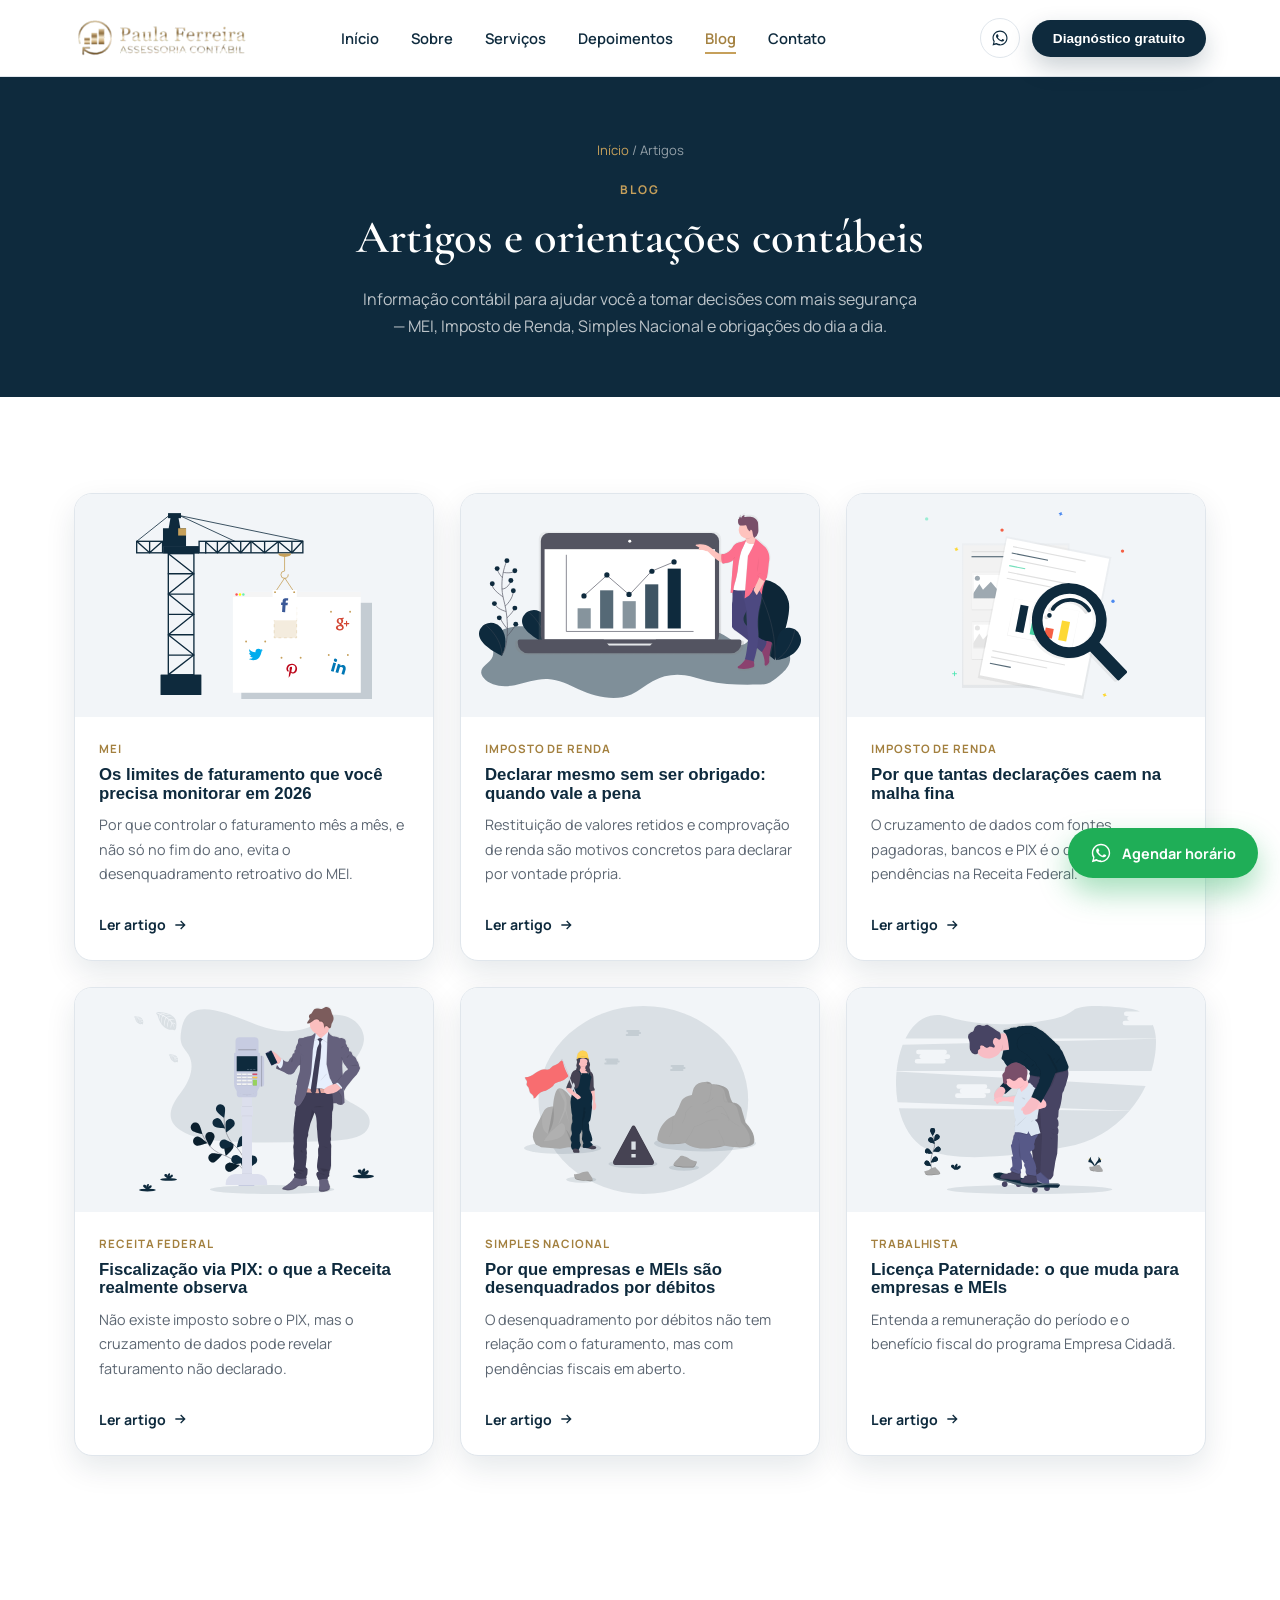
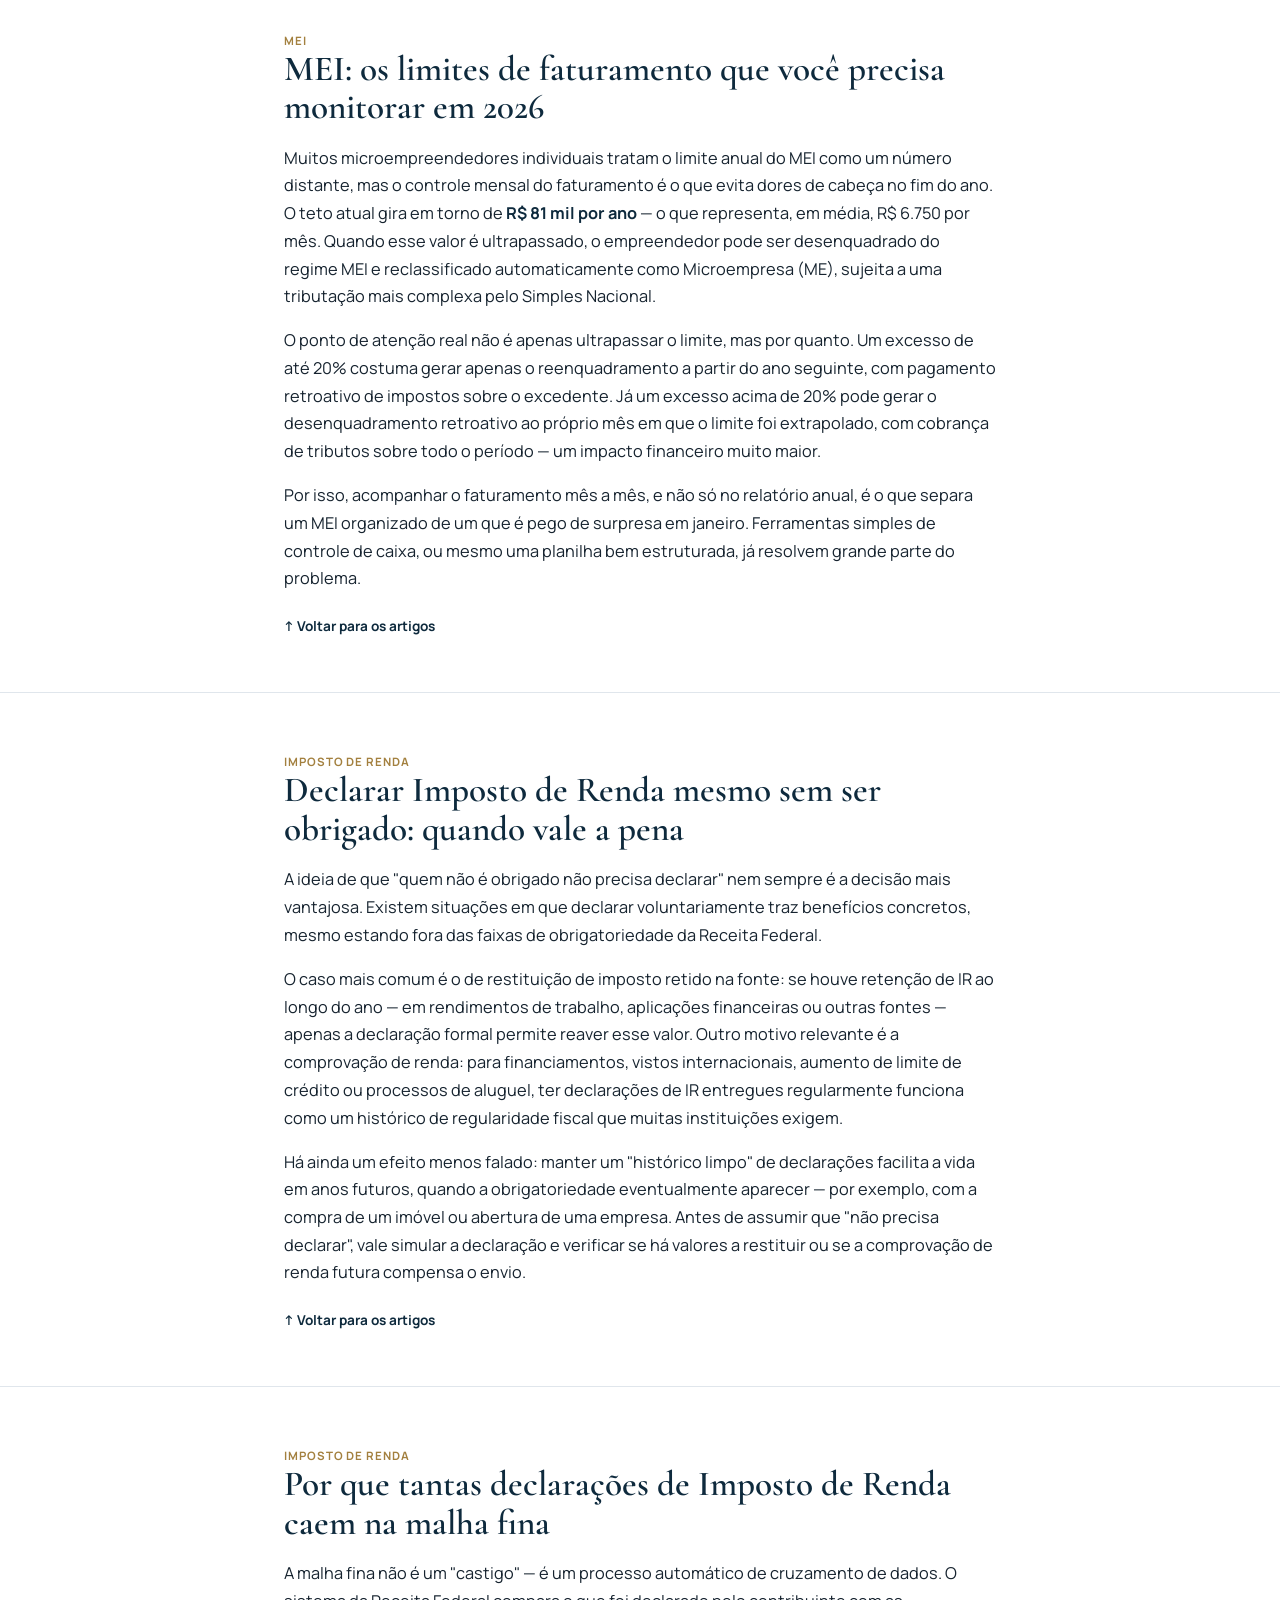
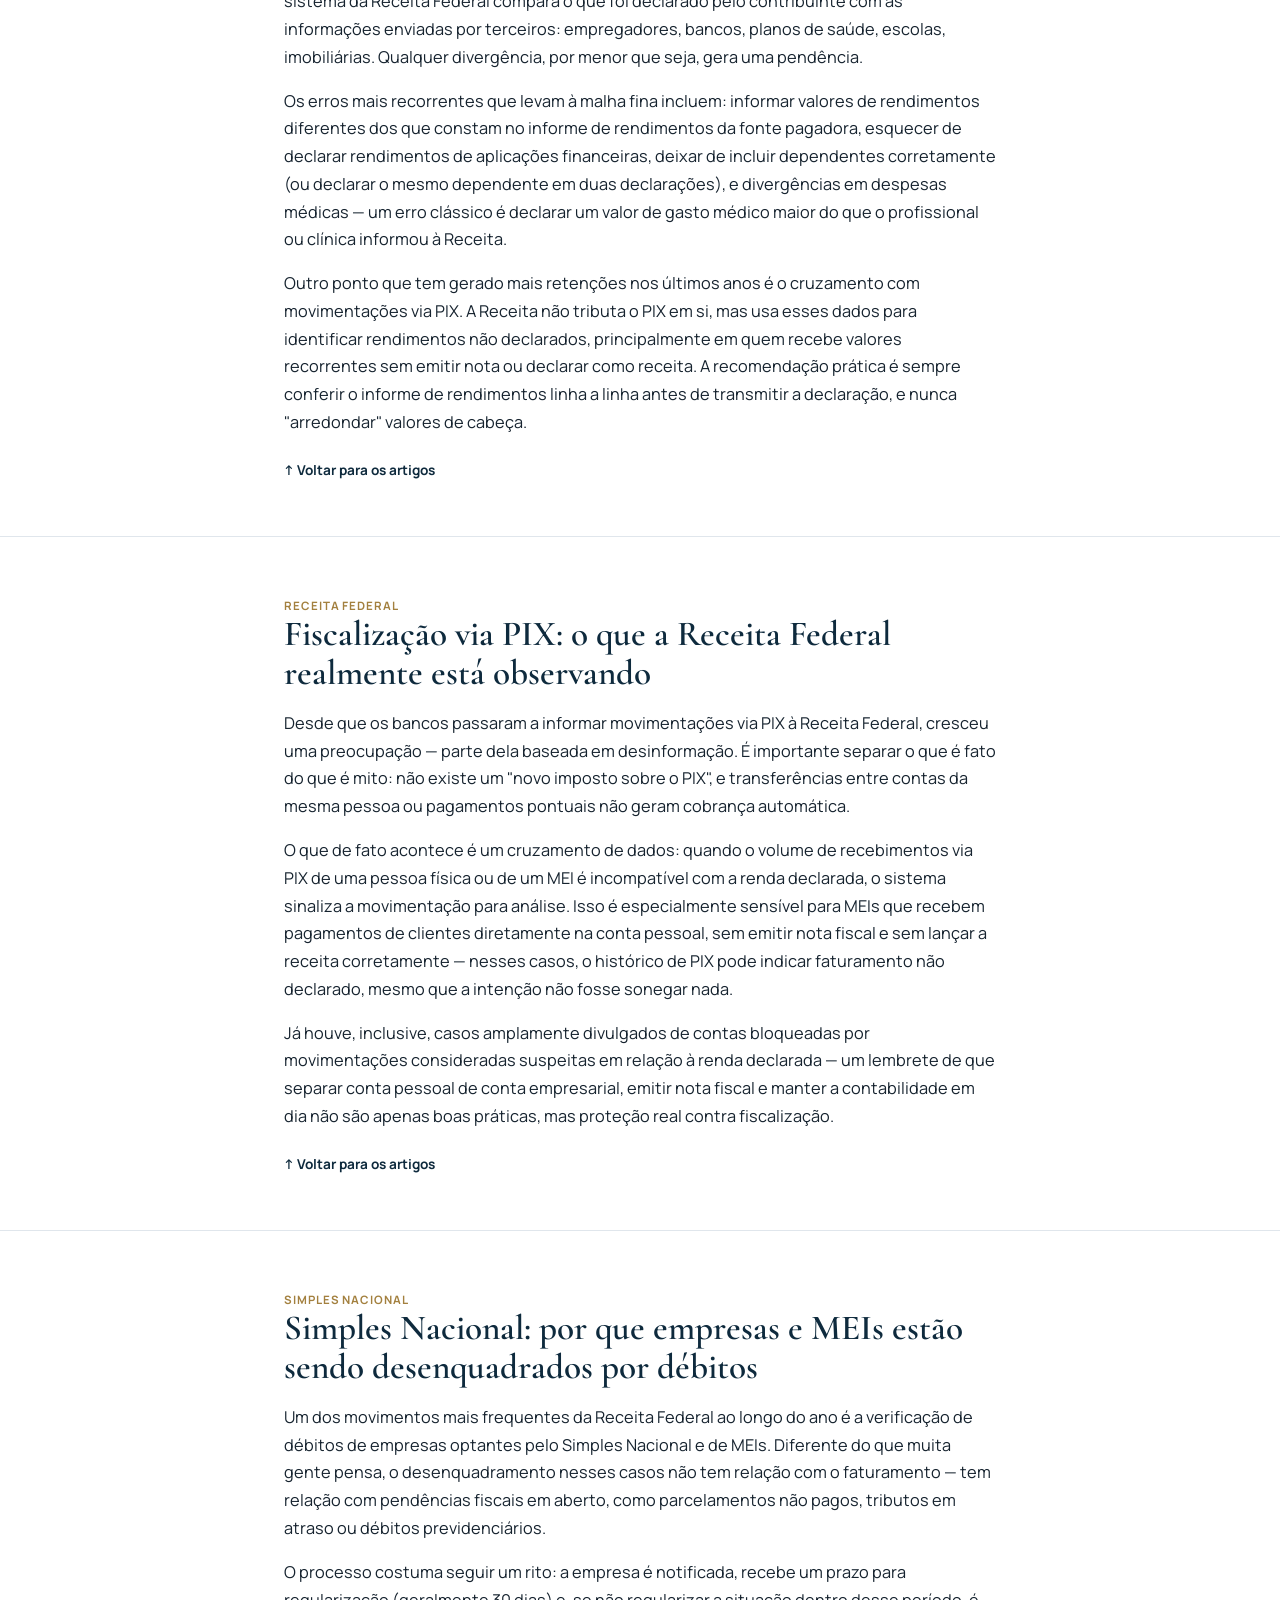
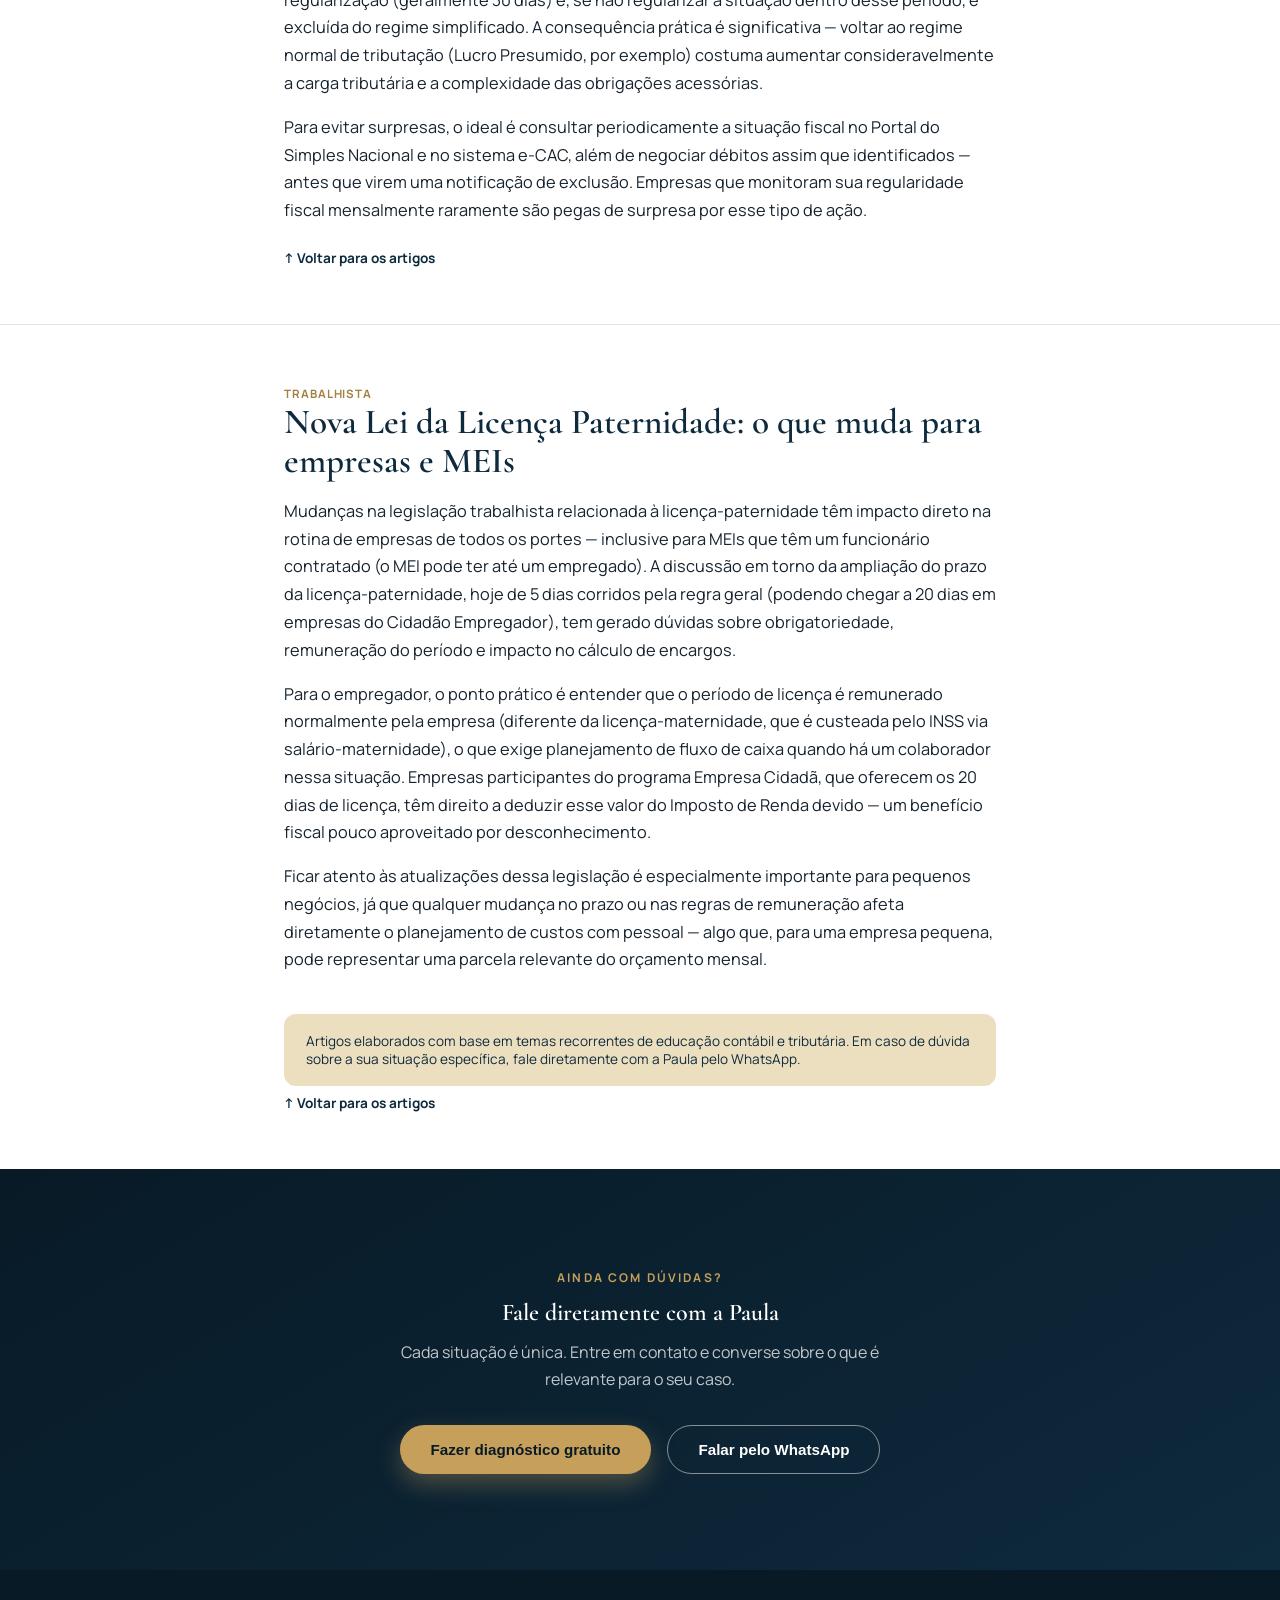
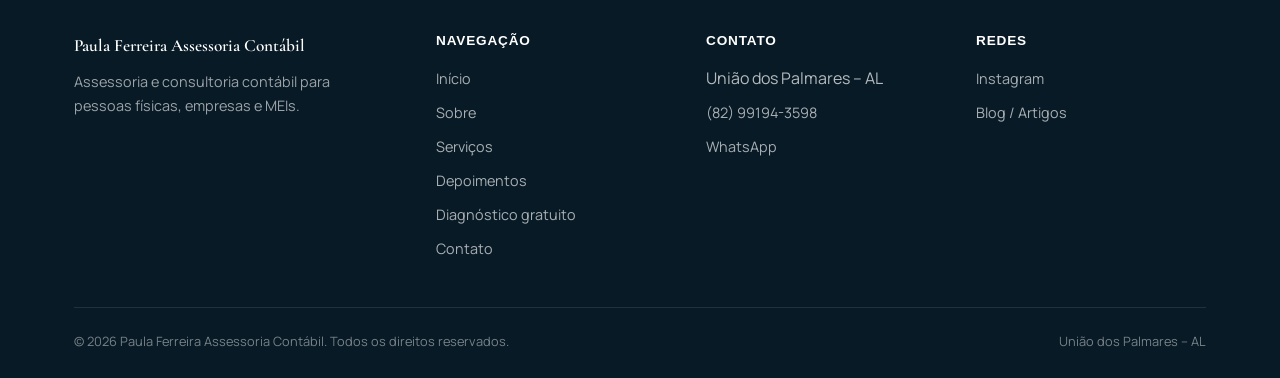
==== commit f91e41ab: "Adiciona ilustrações reais aos cards de artigos do blog Substitui os ícones sobre gradiente por ilus" ====
--- a/artigos.html
+++ b/artigos.html
@@ -63,7 +63,7 @@
     <div class="articles-grid">
 
       <article class="article-card">
-        <div class="thumb"><svg viewBox="0 0 24 24" fill="none" stroke="currentColor" stroke-width="1.6"><path d="M3 21h18M5 21V7l7-4 7 4v14M9 21v-6h6v6"/></svg></div>
+        <div class="thumb"><img src="images/artigos/artigo-1-mei.svg" alt="Ilustração sobre limites de faturamento do MEI" loading="lazy"></div>
         <div class="body">
           <span class="article-tag">MEI</span>
           <h3>Os limites de faturamento que você precisa monitorar em 2026</h3>
@@ -73,7 +73,7 @@
       </article>
 
       <article class="article-card">
-        <div class="thumb"><svg viewBox="0 0 24 24" fill="none" stroke="currentColor" stroke-width="1.6"><path d="M4 4h16v16H4z"/><path d="M8 4v16M4 9h4"/></svg></div>
+        <div class="thumb"><img src="images/artigos/artigo-2-imposto-renda.svg" alt="Ilustração sobre declaração de Imposto de Renda" loading="lazy"></div>
         <div class="body">
           <span class="article-tag">Imposto de Renda</span>
           <h3>Declarar mesmo sem ser obrigado: quando vale a pena</h3>
@@ -83,7 +83,7 @@
       </article>
 
       <article class="article-card">
-        <div class="thumb"><svg viewBox="0 0 24 24" fill="none" stroke="currentColor" stroke-width="1.6"><circle cx="11" cy="11" r="7"/><path d="M21 21l-4.3-4.3"/></svg></div>
+        <div class="thumb"><img src="images/artigos/artigo-3-malha-fina.svg" alt="Ilustração sobre malha fina do Imposto de Renda" loading="lazy"></div>
         <div class="body">
           <span class="article-tag">Imposto de Renda</span>
           <h3>Por que tantas declarações caem na malha fina</h3>
@@ -93,7 +93,7 @@
       </article>
 
       <article class="article-card">
-        <div class="thumb"><svg viewBox="0 0 24 24" fill="none" stroke="currentColor" stroke-width="1.6"><path d="M12 2v20M17 5H9.5a3.5 3.5 0 000 7h5a3.5 3.5 0 010 7H6"/></svg></div>
+        <div class="thumb"><img src="images/artigos/artigo-4-pix.svg" alt="Ilustração sobre fiscalização via PIX" loading="lazy"></div>
         <div class="body">
           <span class="article-tag">Receita Federal</span>
           <h3>Fiscalização via PIX: o que a Receita realmente observa</h3>
@@ -103,7 +103,7 @@
       </article>
 
       <article class="article-card">
-        <div class="thumb"><svg viewBox="0 0 24 24" fill="none" stroke="currentColor" stroke-width="1.6"><rect x="3" y="4" width="18" height="16" rx="2"/><path d="M8 2v4M16 2v4M3 10h18"/></svg></div>
+        <div class="thumb"><img src="images/artigos/artigo-5-simples-nacional.svg" alt="Ilustração sobre desenquadramento do Simples Nacional" loading="lazy"></div>
         <div class="body">
           <span class="article-tag">Simples Nacional</span>
           <h3>Por que empresas e MEIs são desenquadrados por débitos</h3>
@@ -113,7 +113,7 @@
       </article>
 
       <article class="article-card">
-        <div class="thumb"><svg viewBox="0 0 24 24" fill="none" stroke="currentColor" stroke-width="1.6"><circle cx="12" cy="8" r="4"/><path d="M4 21c0-4 3.6-7 8-7s8 3 8 7"/></svg></div>
+        <div class="thumb"><img src="images/artigos/artigo-6-licenca-paternidade.svg" alt="Ilustração sobre licença paternidade" loading="lazy"></div>
         <div class="body">
           <span class="article-tag">Trabalhista</span>
           <h3>Licença Paternidade: o que muda para empresas e MEIs</h3>
--- a/css/style.css
+++ b/css/style.css
@@ -371,14 +371,9 @@
 .article-card:hover{ transform: translateY(-4px); }
 .article-card .thumb{
   aspect-ratio: 16/10; display:flex; align-items:center; justify-content:center;
-  background: linear-gradient(140deg, var(--navy), var(--navy-soft));
-}
-.article-card:nth-child(2) .thumb{ background: linear-gradient(140deg, var(--gold-dark), var(--gold)); }
-.article-card:nth-child(3) .thumb{ background: linear-gradient(140deg, #3a5a70, var(--navy)); }
-.article-card:nth-child(4) .thumb{ background: linear-gradient(140deg, var(--gold), var(--gold-dark)); }
-.article-card:nth-child(5) .thumb{ background: linear-gradient(140deg, var(--navy-soft), var(--navy-dark)); }
-.article-card:nth-child(6) .thumb{ background: linear-gradient(140deg, var(--gold-dark), var(--navy)); }
-.article-card .thumb svg{ width:34px; height:34px; color: rgba(255,255,255,.85); }
+  background: var(--bg-soft); padding: 18px; overflow:hidden;
+}
+.article-card .thumb img{ width:100%; height:100%; object-fit:contain; }
 .article-card .body{ padding: 24px 24px 26px; display:flex; flex-direction:column; flex:1; }
 .article-tag{ font-size:.72rem; font-weight:700; letter-spacing:.08em; text-transform:uppercase; color: var(--gold-dark); margin-bottom:10px; }
 .article-card h3{ font-family:'Inter',sans-serif; font-size:1.05rem; font-weight:700; margin-bottom:10px; }
